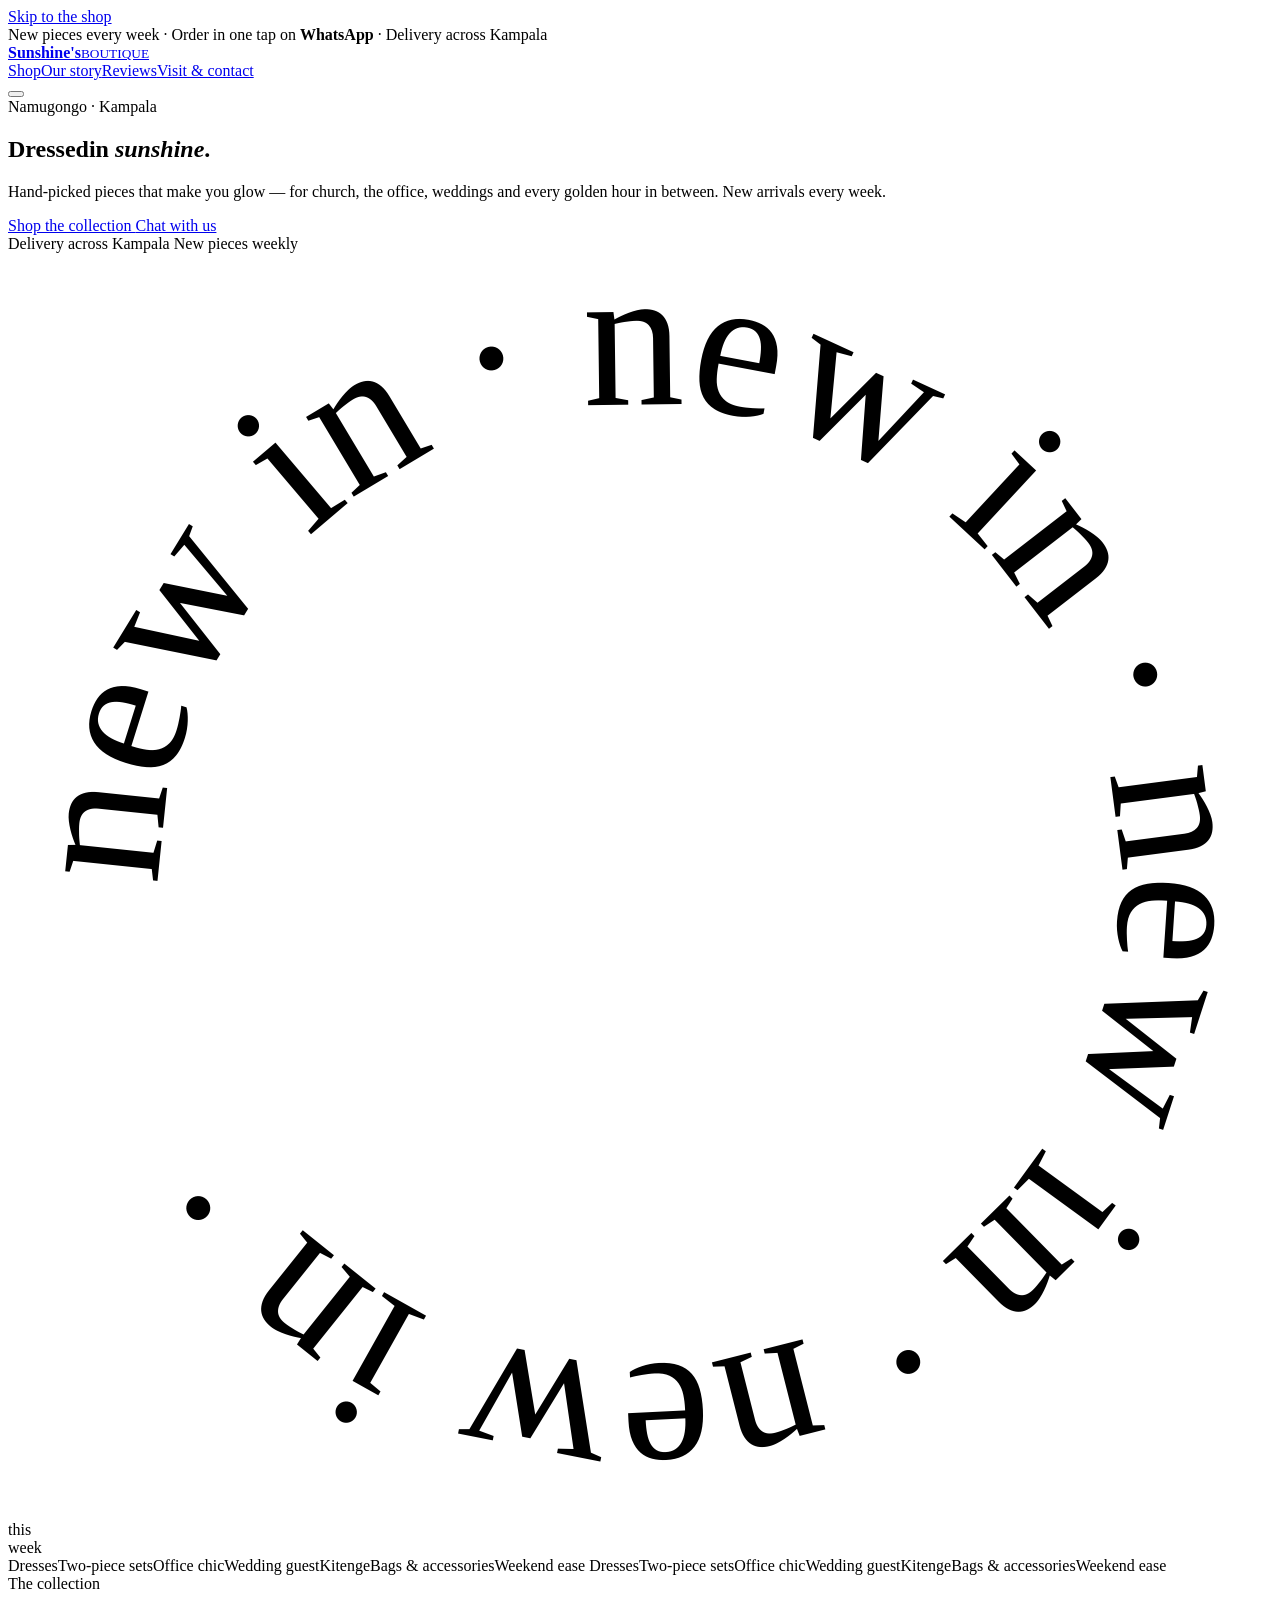
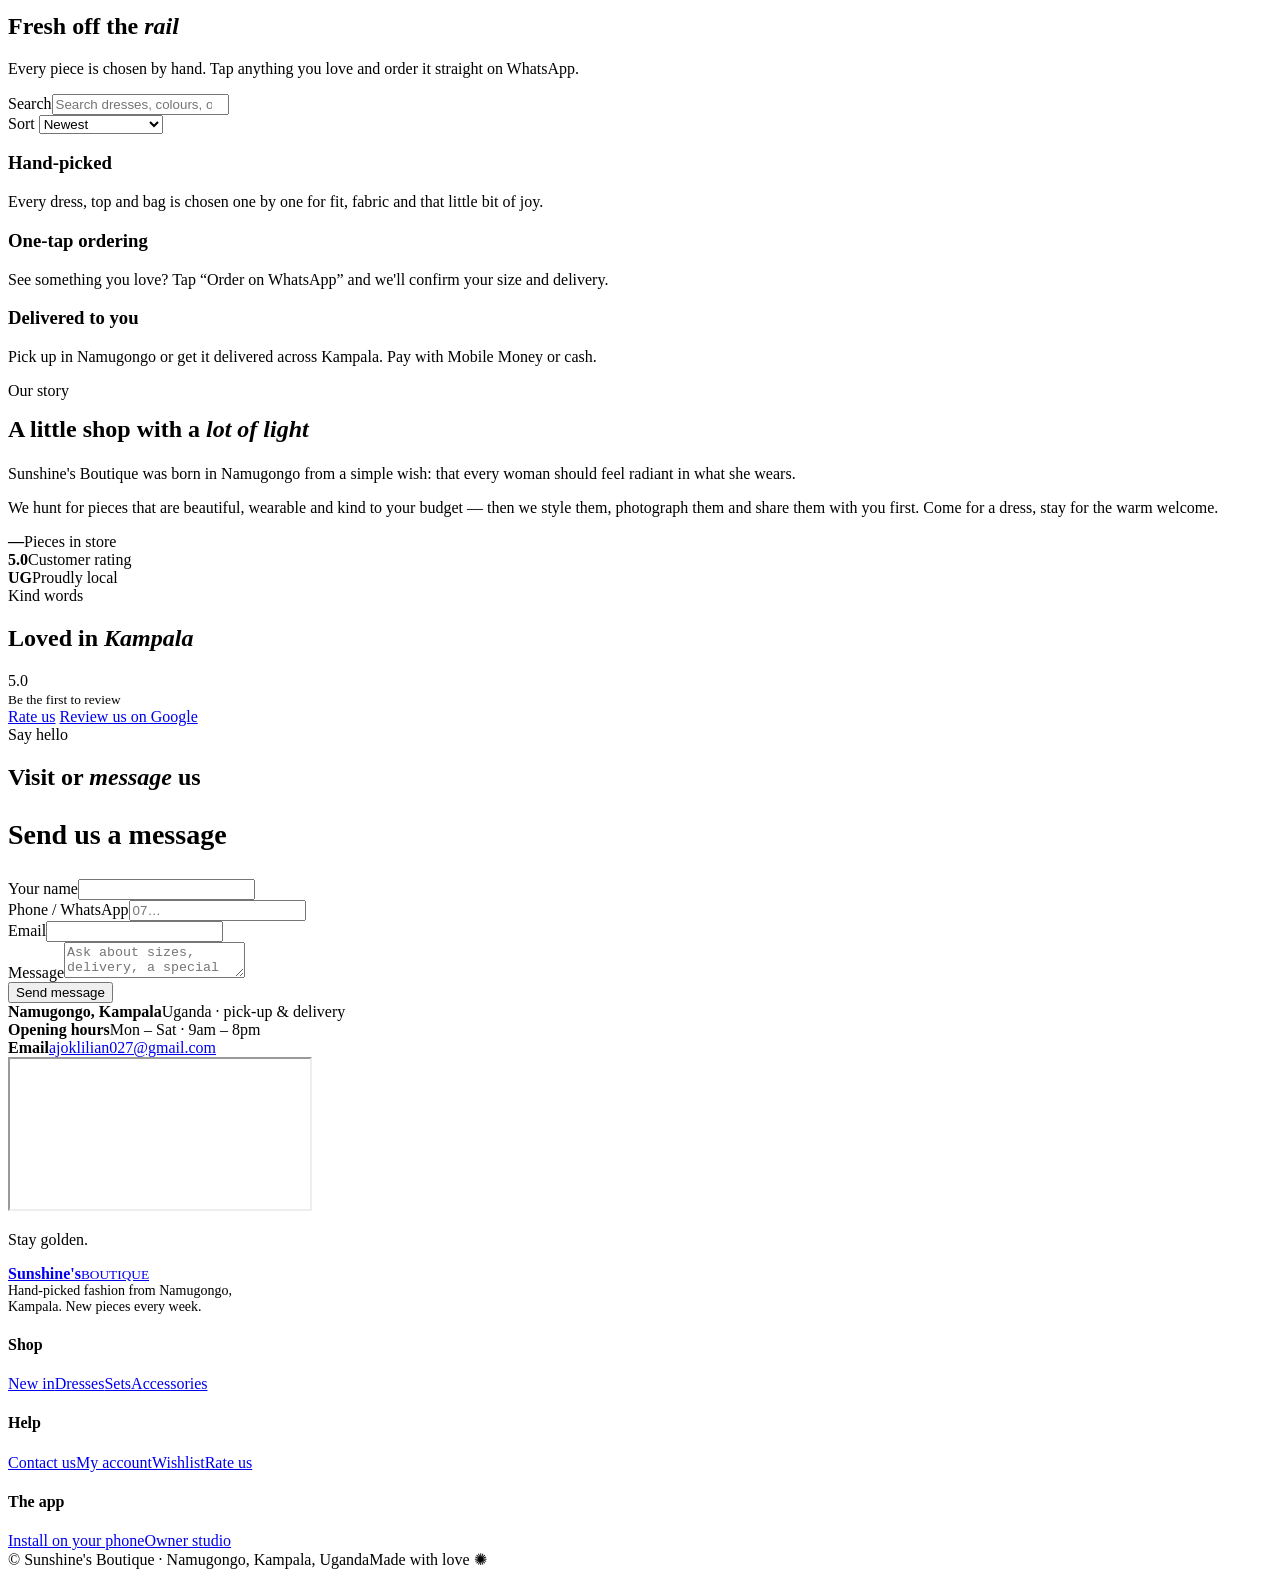
==== index.html @ 5d9c0ed4 "Add files via upload" ====
<!doctype html>
<html lang="en">
<head>
  <meta charset="utf-8">
  <meta name="viewport" content="width=device-width, initial-scale=1, viewport-fit=cover">
  <title>Sunshine's Boutique · Women's Fashion Boutique in Namugongo, Kampala</title>
  <meta name="description" content="Sunshine's Boutique in Namugongo, Kampala — hand-picked dresses, tops, sets, bags and accessories. New pieces every week. Order in one tap on WhatsApp with delivery across Kampala.">
  <link rel="canonical" href="https://sunshinesboutique.com/">
  <meta name="theme-color" content="#FBF6EE">
  <meta name="geo.region" content="UG-102">
  <meta name="geo.placename" content="Namugongo, Kampala">
  <meta property="og:type" content="website">
  <meta property="og:site_name" content="Sunshine's Boutique">
  <meta property="og:title" content="Sunshine's Boutique · Namugongo, Kampala">
  <meta property="og:description" content="Hand-picked fashion in Namugongo. New pieces every week — order in one tap on WhatsApp.">
  <meta property="og:url" content="https://sunshinesboutique.com/">
  <meta property="og:image" content="https://sunshinesboutique.com/assets/og.png">
  <meta property="og:locale" content="en_UG">
  <meta name="twitter:card" content="summary_large_image">
  <link rel="manifest" href="/manifest.webmanifest">
  <link rel="icon" href="/assets/icon.svg" type="image/svg+xml">
  <link rel="apple-touch-icon" href="/assets/apple-touch-icon.png">
  <meta name="apple-mobile-web-app-capable" content="yes">
  <meta name="mobile-web-app-capable" content="yes">
  <meta name="apple-mobile-web-app-title" content="Sunshine's">
  <meta name="apple-mobile-web-app-status-bar-style" content="default">
  <link rel="preload" href="/assets/fonts/fraunces-latin-full-normal.woff2" as="font" type="font/woff2" crossorigin>
  <link rel="stylesheet" href="/assets/styles.css">
  <script type="application/ld+json">
  {
    "@context": "https://schema.org",
    "@type": "ClothingStore",
    "@id": "https://sunshinesboutique.com/#store",
    "name": "Sunshine's Boutique",
    "url": "https://sunshinesboutique.com/",
    "logo": "https://sunshinesboutique.com/assets/icon-512.png",
    "image": "https://sunshinesboutique.com/assets/og.png",
    "email": "ajoklilian027@gmail.com",
    "description": "Hand-picked women's fashion boutique in Namugongo, Kampala, Uganda. Dresses, tops, sets, bags and accessories, with delivery across Kampala.",
    "priceRange": "UGX",
    "currenciesAccepted": "UGX",
    "paymentAccepted": "Cash, Mobile Money",
    "address": {
      "@type": "PostalAddress",
      "addressLocality": "Namugongo",
      "addressRegion": "Kampala",
      "addressCountry": "UG"
    },
    "areaServed": ["Namugongo", "Kira", "Kampala", "Wakiso", "Uganda"]
  }
  </script>
</head>
<body>
  <a class="sr-only" href="#shop">Skip to the shop</a>
  <div class="announce" id="announce">New pieces every week · Order in one tap on <b>WhatsApp</b> · Delivery across Kampala</div>

  <header class="header" id="header">
    <div class="wrap">
      <a class="logo" href="/" aria-label="Sunshine's Boutique home">
        <span class="mark" data-sun></span>
        <span class="word"><b>Sunshine's</b><small>BOUTIQUE</small></span>
      </a>
      <nav class="nav" aria-label="Main">
        <a href="#shop">Shop</a><a href="#story">Our story</a><a href="#reviews">Reviews</a><a href="#visit">Visit &amp; contact</a>
      </nav>
      <button class="icon-btn" id="searchBtn" aria-label="Search the collection"></button>
      <a class="icon-btn" id="wishBtn" href="/account.html#wishlist" aria-label="Your wishlist"></a>
      <a class="icon-btn" id="acctBtn" href="/account.html" aria-label="Your account"></a>
    </div>
  </header>

  <main>
    <!-- HERO -->
    <section class="hero" aria-labelledby="heroTitle">
      <div class="wrap">
        <div>
          <span class="eyebrow">Namugongo · Kampala</span>
          <h1 id="heroTitle"><span class="line"><span>Dressed</span></span><span class="line"><span>in <em>sunshine</em>.</span></span></h1>
          <p class="lead" id="heroSub">Hand-picked pieces that make you glow — for church, the office, weddings and every golden hour in between. New arrivals every week.</p>
          <div class="cta">
            <a class="btn sun" href="#shop">Shop the collection <span data-i="arrow"></span></a>
            <a class="btn ghost" id="heroWa" href="#visit"><span data-i="wa"></span> Chat with us</a>
          </div>
          <div class="meta">
            <span><span data-i="truck"></span> Delivery across Kampala</span>
            <span><span data-i="sparkle"></span> New pieces weekly</span>
          </div>
        </div>
        <div class="hero-art" id="heroArt" aria-hidden="true">
          <div class="hero-sun" data-sun></div>
          <div class="arch a1 empty" data-sun></div>
          <div class="arch a2 empty"></div>
          <div class="hero-badge">
            <svg viewBox="0 0 100 100"><defs><path id="c" d="M50 50m-38 0a38 38 0 1 1 76 0a38 38 0 1 1-76 0"/></defs><text><textPath href="#c">new in · new in · new in · new in ·</textPath></text></svg>
            <span>this<br>week</span>
          </div>
        </div>
      </div>
    </section>

    <div class="marquee" aria-hidden="true">
      <div class="marquee-track">
        <span>Dresses</span><span>Two-piece sets</span><span>Office chic</span><span>Wedding guest</span><span>Kitenge</span><span>Bags &amp; accessories</span><span>Weekend ease</span>
        <span>Dresses</span><span>Two-piece sets</span><span>Office chic</span><span>Wedding guest</span><span>Kitenge</span><span>Bags &amp; accessories</span><span>Weekend ease</span>
      </div>
    </div>

    <!-- SHOP -->
    <section class="section" id="shop" aria-labelledby="shopTitle">
      <div class="wrap">
        <div class="section-head">
          <div><span class="eyebrow">The collection</span><h2 id="shopTitle">Fresh off the <em>rail</em></h2></div>
          <p class="lead">Every piece is chosen by hand. Tap anything you love and order it straight on WhatsApp.</p>
        </div>
        <div class="tools">
          <label class="search"><span data-i="search"></span><span class="sr-only">Search</span><input id="q" type="search" placeholder="Search dresses, colours, occasions…" autocomplete="off"></label>
          <div class="chips" id="chips" role="toolbar" aria-label="Filter by category"></div>
          <div class="sortbar"><span id="count"></span>
            <label>Sort <select id="sort"><option value="new">Newest</option><option value="low">Price: low to high</option><option value="high">Price: high to low</option></select></label>
          </div>
        </div>
        <div class="grid" id="grid" aria-live="polite"></div>
      </div>
    </section>

    <!-- PROMISES -->
    <section class="section" style="padding-top:0" aria-label="Why shop with us">
      <div class="wrap promises">
        <div class="promise reveal"><span class="ic" data-i="hanger"></span><h3>Hand-picked</h3><p>Every dress, top and bag is chosen one by one for fit, fabric and that little bit of joy.</p></div>
        <div class="promise reveal"><span class="ic" data-i="wa"></span><h3>One-tap ordering</h3><p>See something you love? Tap “Order on WhatsApp” and we'll confirm your size and delivery.</p></div>
        <div class="promise reveal"><span class="ic" data-i="truck"></span><h3>Delivered to you</h3><p>Pick up in Namugongo or get it delivered across Kampala. Pay with Mobile Money or cash.</p></div>
      </div>
    </section>

    <!-- STORY -->
    <section class="section about" id="story" aria-labelledby="storyTitle">
      <div class="glow"></div>
      <div class="wrap">
        <div class="portrait reveal"><div class="ring"></div><div class="arch empty" id="storyArt" data-sun></div></div>
        <div class="reveal">
          <span class="eyebrow">Our story</span>
          <h2 id="storyTitle" style="margin:16px 0 22px">A little shop with a <em>lot of light</em></h2>
          <div id="aboutText">
            <p>Sunshine's Boutique was born in Namugongo from a simple wish: that every woman should feel radiant in what she wears.</p>
            <p>We hunt for pieces that are beautiful, wearable and kind to your budget — then we style them, photograph them and share them with you first. Come for a dress, stay for the warm welcome.</p>
          </div>
          <div class="stats"><div><b id="statItems">—</b><span>Pieces in store</span></div><div><b id="statRating">5.0</b><span>Customer rating</span></div><div><b>UG</b><span>Proudly local</span></div></div>
        </div>
      </div>
    </section>

    <!-- REVIEWS -->
    <section class="section" id="reviews" aria-labelledby="revTitle">
      <div class="wrap">
        <div class="section-head">
          <div><span class="eyebrow">Kind words</span><h2 id="revTitle">Loved in <em>Kampala</em></h2></div>
          <div class="rating-sum"><span class="big" id="avg">5.0</span><div><div id="avgStars"></div><small style="color:var(--muted)" id="revCount">Be the first to review</small></div></div>
        </div>
        <div class="reviews" id="reviewList"></div>
        <div class="review-cta">
          <a class="btn" href="/account.html#rate"><span data-i="star"></span> Rate us</a>
          <a class="btn light" id="googleReview" href="#" target="_blank" rel="noopener"><span data-i="google"></span> Review us on Google</a>
        </div>
      </div>
    </section>

    <!-- VISIT / CONTACT -->
    <section class="section" id="visit" aria-labelledby="visitTitle" style="padding-top:0">
      <div class="wrap">
        <div class="section-head"><div><span class="eyebrow">Say hello</span><h2 id="visitTitle">Visit or <em>message</em> us</h2></div></div>
        <div class="contact-grid">
          <form class="card-box form" id="contactForm" novalidate>
            <h3 style="font-size:28px">Send us a message</h3>
            <div class="row2">
              <div class="field"><label for="cName">Your name</label><input id="cName" name="name" required autocomplete="name" maxlength="120"></div>
              <div class="field"><label for="cPhone">Phone / WhatsApp</label><input id="cPhone" name="phone" type="tel" autocomplete="tel" placeholder="07…" maxlength="40"></div>
            </div>
            <div class="field"><label for="cEmail">Email</label><input id="cEmail" name="email" type="email" autocomplete="email" maxlength="200"></div>
            <div class="field"><label for="cMsg">Message</label><textarea id="cMsg" name="message" required maxlength="4000" placeholder="Ask about sizes, delivery, a special piece…"></textarea></div>
            <button class="btn block" type="submit">Send message <span data-i="arrow"></span></button>
          </form>
          <div class="visit">
            <div class="card-box visit">
              <div class="line"><span data-i="pin"></span><div><b>Namugongo, Kampala</b><span>Uganda · pick-up &amp; delivery</span></div></div>
              <div class="line"><span data-i="clock"></span><div><b>Opening hours</b><span id="hours">Mon – Sat · 9am – 8pm</span></div></div>
              <div class="line"><span data-i="mail"></span><div><b>Email</b><a href="mailto:ajoklilian027@gmail.com">ajoklilian027@gmail.com</a></div></div>
              <div class="line" id="waLine" hidden><span data-i="wa"></span><div><b>WhatsApp</b><a id="waText" href="#" target="_blank" rel="noopener"></a></div></div>
            </div>
            <div class="map"><iframe title="Map of Namugongo, Kampala" loading="lazy" referrerpolicy="no-referrer-when-downgrade" src="https://www.google.com/maps?q=Namugongo,+Kampala,+Uganda&z=14&output=embed"></iframe></div>
          </div>
        </div>
      </div>
    </section>
  </main>

  <footer class="footer">
    <div class="wrap">
      <p class="big">Stay <span>golden</span>.</p>
      <div class="footer-grid">
        <div>
          <a class="logo" href="/" style="padding:0;margin-bottom:14px"><span class="mark" data-sun></span><span class="word"><b>Sunshine's</b><small>BOUTIQUE</small></span></a>
          <p style="color:var(--muted);font-size:14px;max-width:34ch;margin:0 0 18px">Hand-picked fashion from Namugongo, Kampala. New pieces every week.</p>
          <div class="socials" id="socials"></div>
        </div>
        <div><h4>Shop</h4><a href="#shop">New in</a><a href="#shop" data-cat="Dresses">Dresses</a><a href="#shop" data-cat="Sets">Sets</a><a href="#shop" data-cat="Accessories">Accessories</a></div>
        <div><h4>Help</h4><a href="#visit">Contact us</a><a href="/account.html">My account</a><a href="/account.html#wishlist">Wishlist</a><a href="/account.html#rate">Rate us</a></div>
        <div><h4>The app</h4><a href="#" id="installLink">Install on your phone</a><a href="/studio/">Owner studio</a></div>
      </div>
      <div class="fine"><span>© <span id="yr"></span> Sunshine's Boutique · Namugongo, Kampala, Uganda</span><span>Made with love ✺</span></div>
    </div>
  </footer>

  <a class="fab" id="fab" href="#visit" aria-label="Chat with us on WhatsApp"></a>

  <!-- Product sheet -->
  <dialog class="sheet" id="pdSheet" aria-labelledby="pdName">
    <div class="grab"></div>
    <button class="icon-btn close" data-close aria-label="Close"></button>
    <div class="sheet-body" id="pdBody"></div>
  </dialog>

  <!-- Install sheet (iPhone) -->
  <dialog class="sheet narrow" id="installSheet" aria-labelledby="instTitle">
    <div class="grab"></div>
    <button class="icon-btn close" data-close aria-label="Close"></button>
    <div class="sheet-body pad">
      <span class="eyebrow">Get the app</span>
      <h2 id="instTitle" style="font-size:36px;margin-top:12px">Sunshine's on your home screen</h2>
      <ol class="steps" id="instSteps"></ol>
      <button class="btn block" data-close>Got it</button>
    </div>
  </dialog>

  <script type="module" src="/assets/shop.js"></script>
</body>
</html>
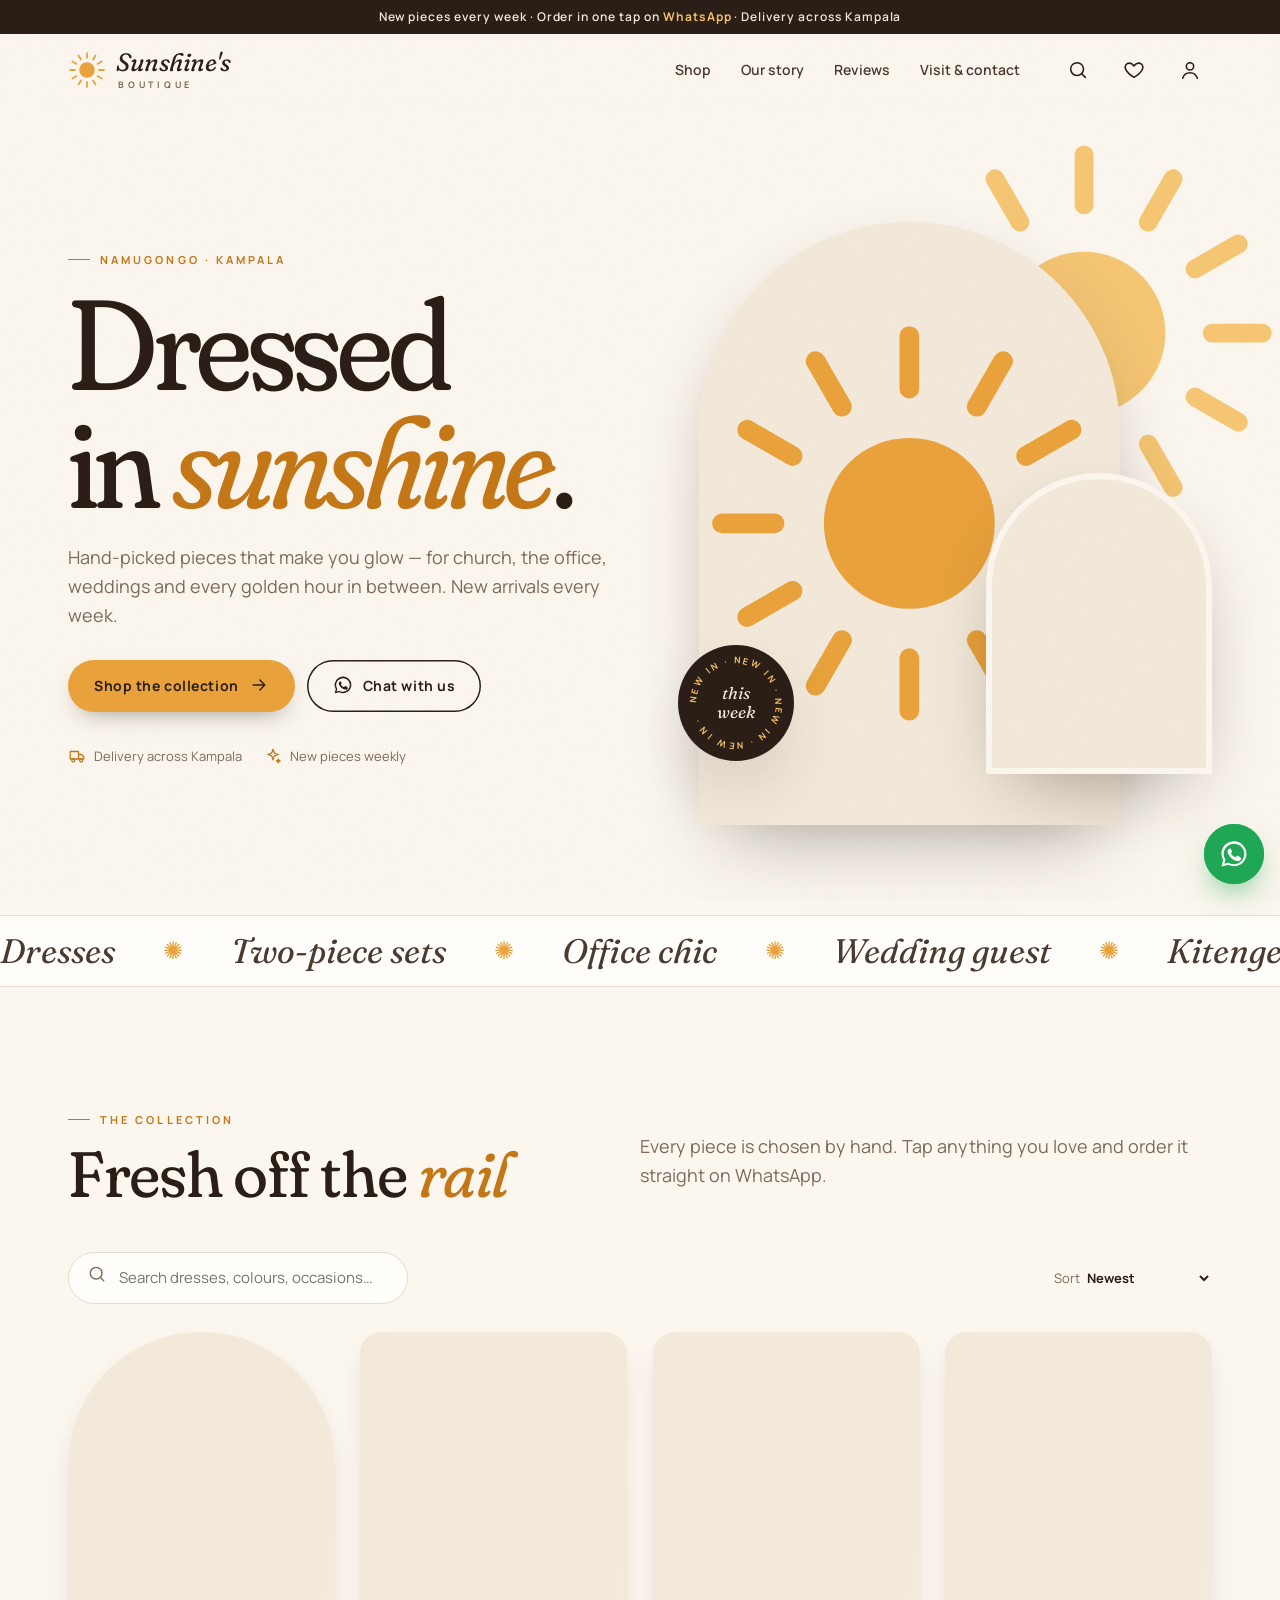
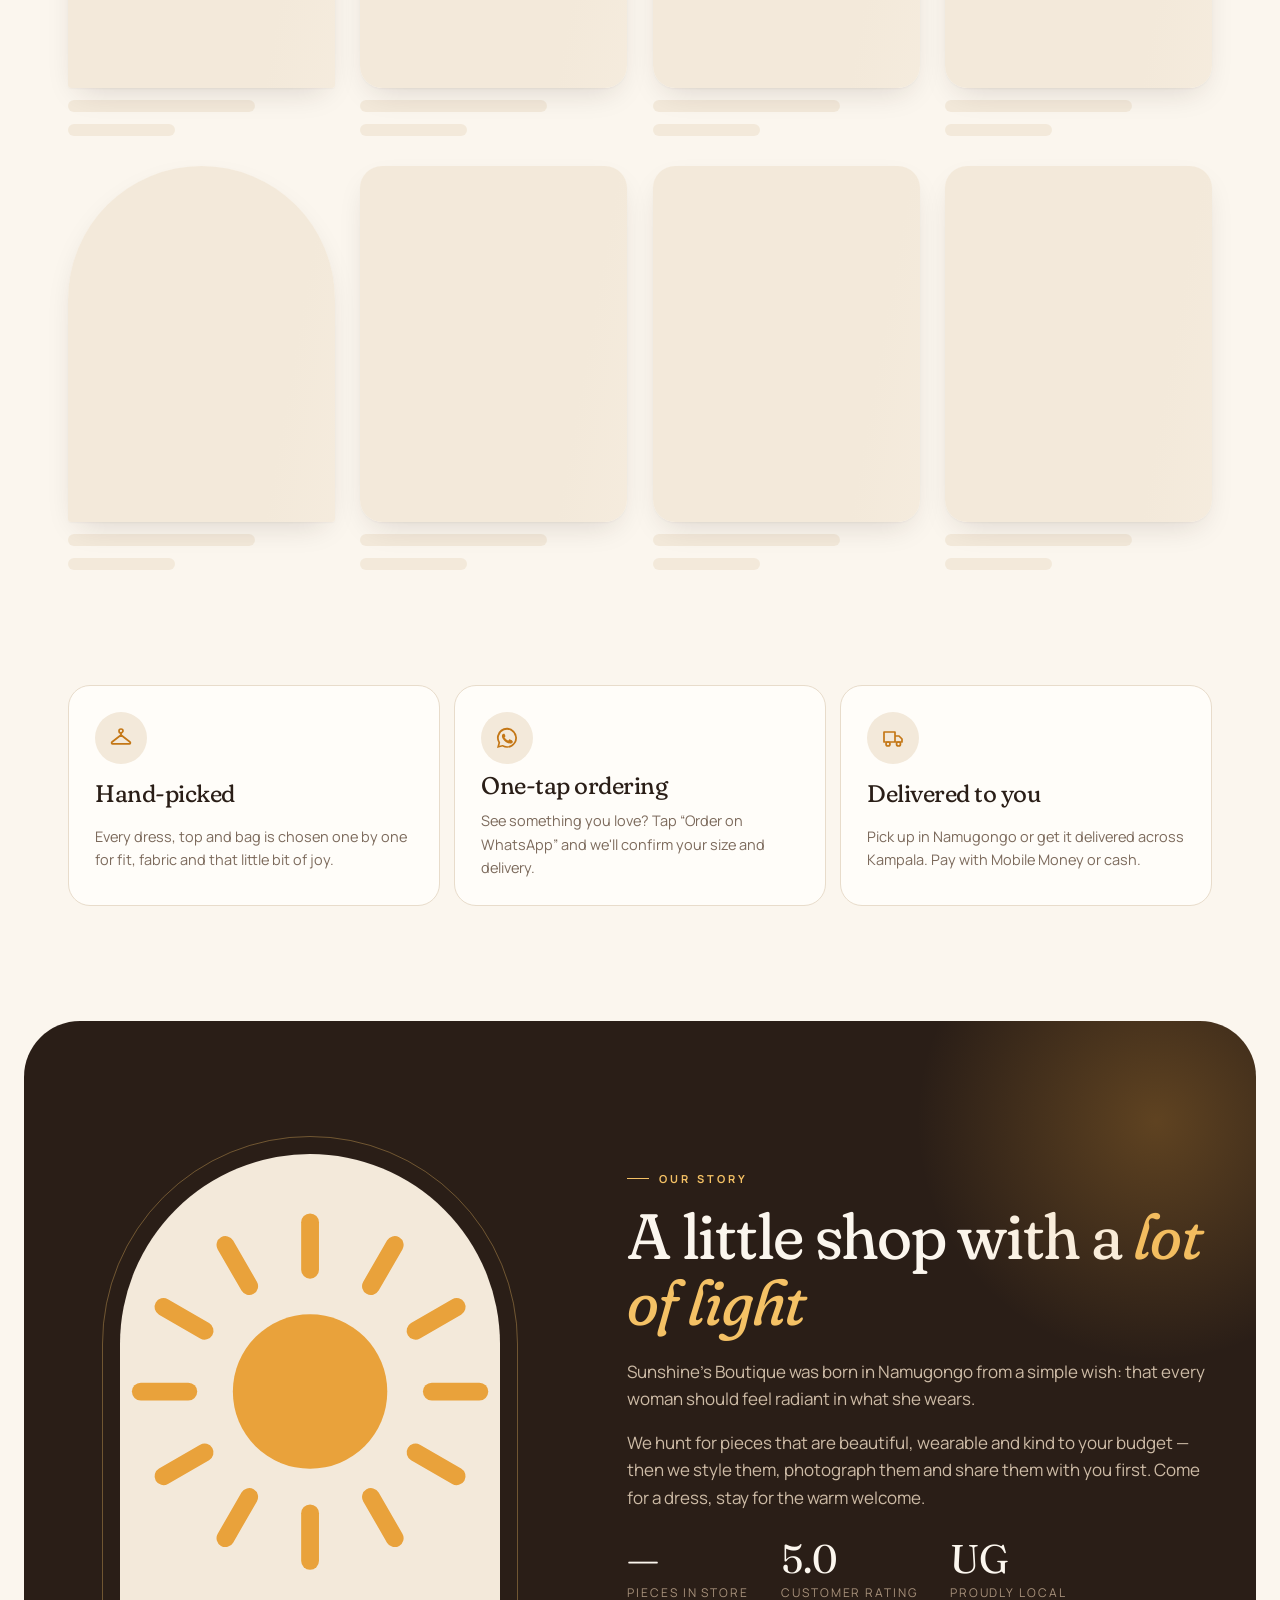
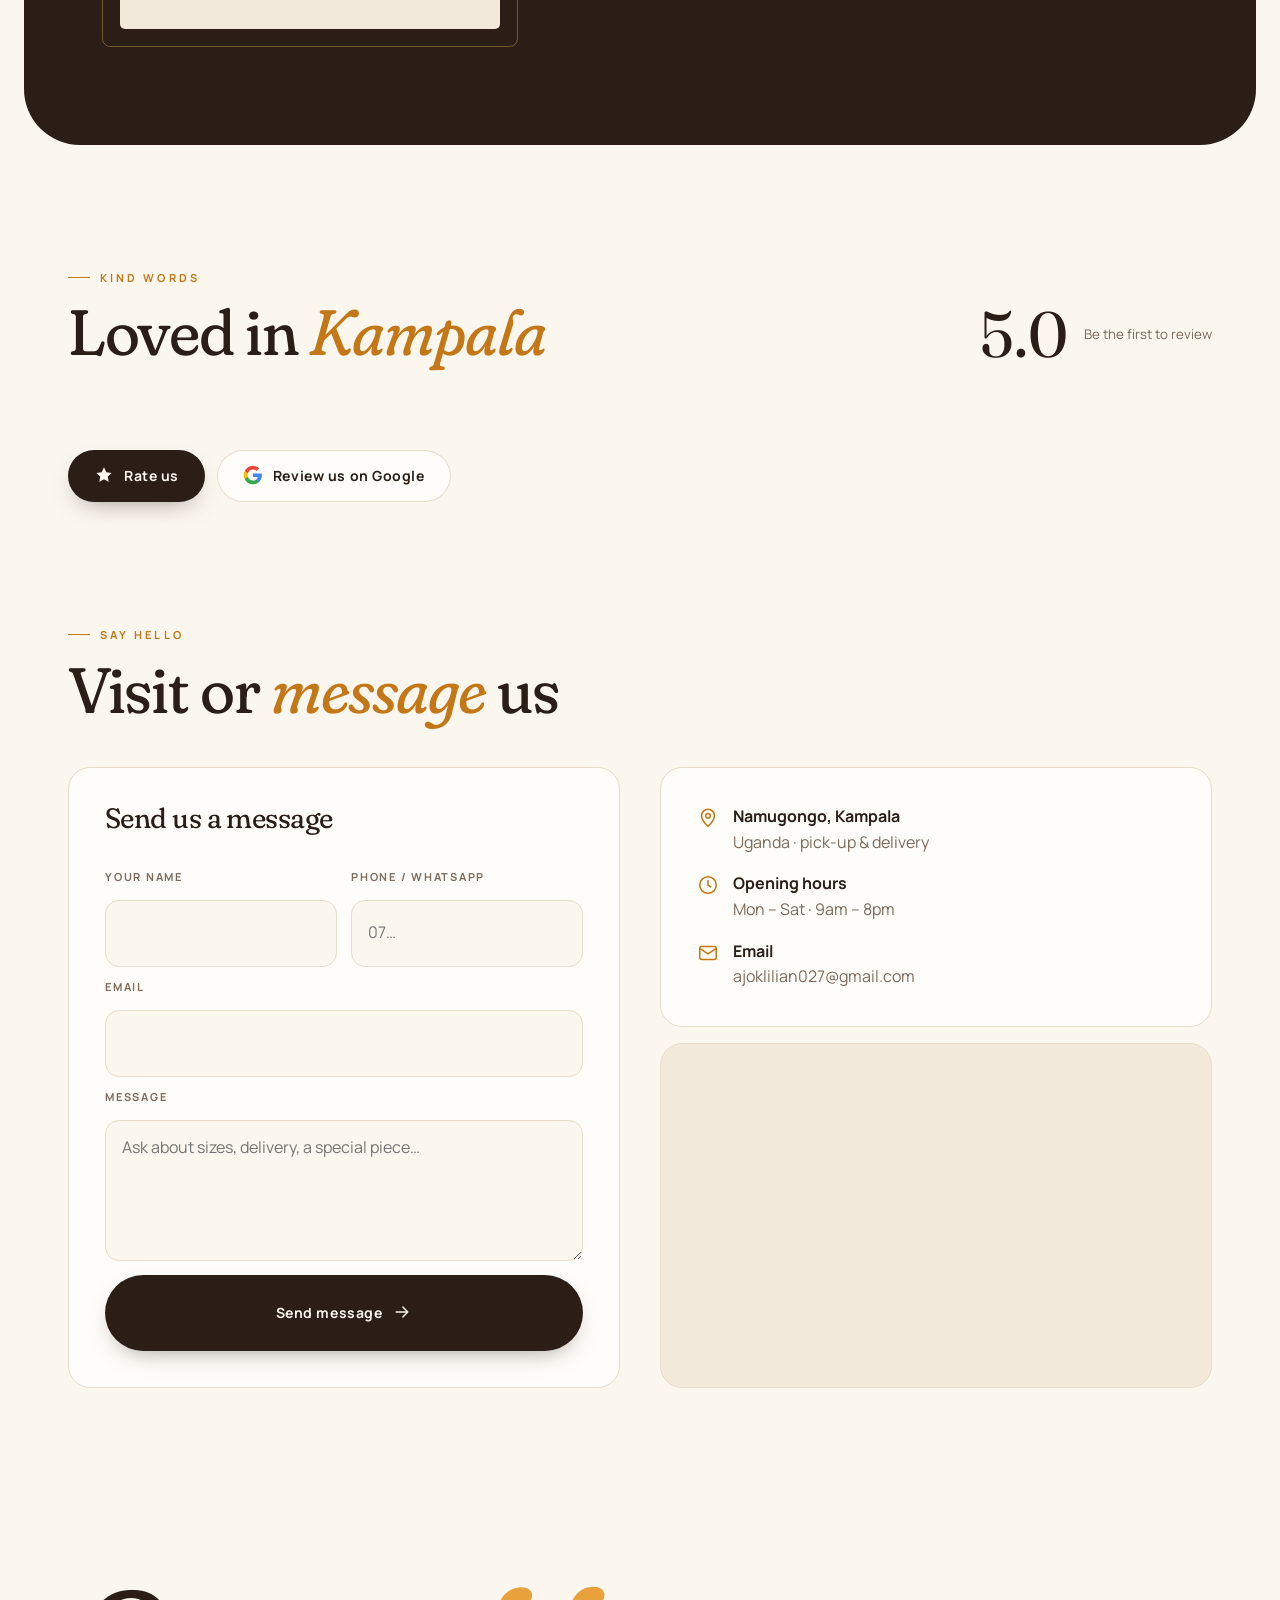
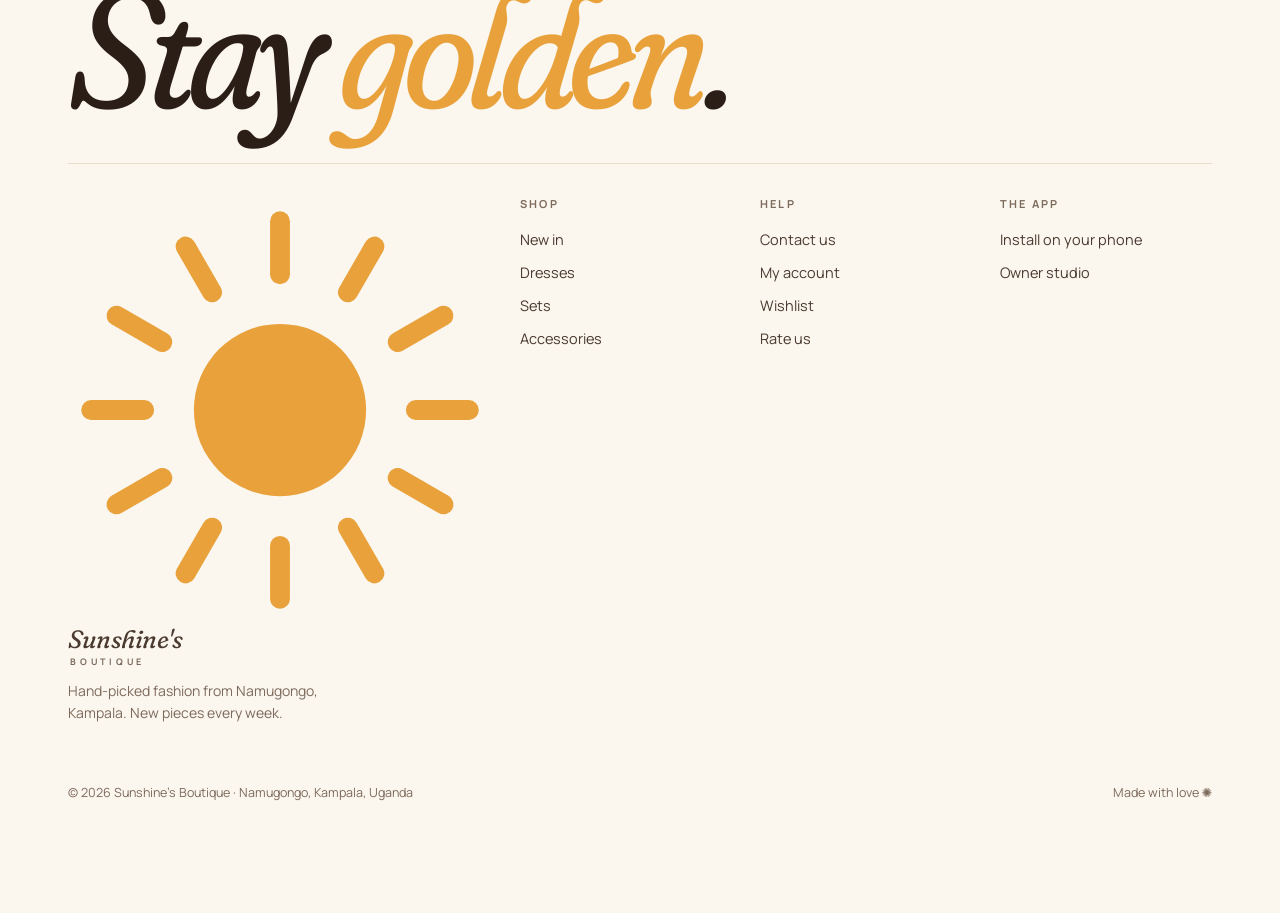
==== commit 19b33ba0: "Add files via upload" ====
--- a/index.html
+++ b/index.html
@@ -88,8 +88,8 @@
         </div>
         <div class="hero-art" id="heroArt" aria-hidden="true">
           <div class="hero-sun" data-sun></div>
-          <div class="arch a1 empty" data-sun></div>
-          <div class="arch a2 empty"></div>
+          <div class="arch a1 blank" data-sun></div>
+          <div class="arch a2 blank"></div>
           <div class="hero-badge">
             <svg viewBox="0 0 100 100"><defs><path id="c" d="M50 50m-38 0a38 38 0 1 1 76 0a38 38 0 1 1-76 0"/></defs><text><textPath href="#c">new in · new in · new in · new in ·</textPath></text></svg>
             <span>this<br>week</span>
@@ -136,7 +136,7 @@
     <section class="section about" id="story" aria-labelledby="storyTitle">
       <div class="glow"></div>
       <div class="wrap">
-        <div class="portrait reveal"><div class="ring"></div><div class="arch empty" id="storyArt" data-sun></div></div>
+        <div class="portrait reveal"><div class="ring"></div><div class="arch blank" id="storyArt" data-sun></div></div>
         <div class="reveal">
           <span class="eyebrow">Our story</span>
           <h2 id="storyTitle" style="margin:16px 0 22px">A little shop with a <em>lot of light</em></h2>
--- a/assets/styles.css
+++ b/assets/styles.css
@@ -0,0 +1,422 @@
+/* ==========================================================
+   Sunshine's Boutique — design system
+   ========================================================== */
+/* self-hosted fonts */
+@font-face { font-family: 'Fraunces'; font-style: normal; font-display: swap; font-weight: 100 900; src: url('/assets/fonts/fraunces-latin-full-normal.woff2') format('woff2'); }
+@font-face { font-family: 'Fraunces'; font-style: italic; font-display: swap; font-weight: 100 900; src: url('/assets/fonts/fraunces-latin-full-italic.woff2') format('woff2'); }
+@font-face { font-family: 'Manrope'; font-style: normal; font-display: swap; font-weight: 200 800; src: url('/assets/fonts/manrope-latin-wght-normal.woff2') format('woff2'); }
+:root {
+  --cream: #FBF6EE;
+  --paper: #FFFDF9;
+  --sand: #F3E9DA;
+  --sand-2: #EADBC4;
+  --ink: #2A1E17;
+  --ink-2: #4A3A2F;
+  --muted: #7C6A5C;
+  --line: #E8DCCB;
+  --sun: #E9A23B;
+  --sun-2: #F4C165;
+  --sun-deep: #C47716;
+  --blush: #F2D3C4;
+  --terra: #B85C38;
+  --leaf: #2F6F6A;
+  --wa: #1FA855;
+  --radius: 22px;
+  --radius-sm: 14px;
+  --shadow: 0 1px 2px rgba(42,30,23,.04), 0 12px 32px -12px rgba(42,30,23,.18);
+  --shadow-lg: 0 30px 80px -30px rgba(42,30,23,.45);
+  --serif: 'Fraunces', 'Cormorant Garamond', Georgia, serif;
+  --sans: 'Manrope', system-ui, -apple-system, 'Segoe UI', sans-serif;
+  --ease: cubic-bezier(.2,.8,.2,1);
+  --gutter: clamp(16px, 4vw, 48px);
+  color-scheme: light;
+}
+*, *::before, *::after { box-sizing: border-box; }
+html { -webkit-text-size-adjust: 100%; scroll-behavior: smooth; }
+body {
+  margin: 0; background: var(--cream); color: var(--ink);
+  font: 400 16px/1.6 var(--sans); overflow-x: hidden;
+  -webkit-font-smoothing: antialiased; text-rendering: optimizeLegibility;
+}
+img { max-width: 100%; display: block; }
+a { color: inherit; }
+button, input, select, textarea { font: inherit; color: inherit; }
+button { cursor: pointer; }
+dialog :focus:not(:focus-visible) { outline: none; }
+:focus-visible { outline: 2px solid var(--sun-deep); outline-offset: 3px; border-radius: 8px; }
+[hidden] { display: none !important; }
+.sr-only { position: absolute; width: 1px; height: 1px; overflow: hidden; clip: rect(0 0 0 0); white-space: nowrap; }
+.wrap { width: 100%; max-width: 1240px; margin: 0 auto; padding: 0 var(--gutter); }
+
+/* subtle paper grain over everything */
+body::before {
+  content: ''; position: fixed; inset: 0; pointer-events: none; z-index: 100; opacity: .35; mix-blend-mode: multiply;
+  background-image: url("data:image/svg+xml;utf8,<svg xmlns='http://www.w3.org/2000/svg' width='160' height='160'><filter id='n'><feTurbulence type='fractalNoise' baseFrequency='.9' numOctaves='2' stitchTiles='stitch'/><feColorMatrix values='0 0 0 0 .5  0 0 0 0 .4  0 0 0 0 .3  0 0 0 .07 0'/></filter><rect width='100%' height='100%' filter='url(%23n)'/></svg>");
+}
+
+/* ---------- type ---------- */
+.eyebrow { font: 700 11px/1 var(--sans); letter-spacing: .28em; text-transform: uppercase; color: var(--sun-deep); display: inline-flex; gap: 10px; align-items: center; }
+.eyebrow::before { content: ''; width: 22px; height: 1px; background: currentColor; }
+h1, h2, h3, .display { font-family: var(--serif); font-weight: 400; letter-spacing: -.02em; line-height: 1.04; margin: 0; font-variation-settings: 'SOFT' 100, 'WONK' 1; }
+h2 { font-size: clamp(34px, 5.4vw, 64px); }
+h2 em, h1 em { font-style: italic; color: var(--sun-deep); }
+.lead { color: var(--muted); font-size: clamp(16px, 1.6vw, 18px); max-width: 52ch; }
+
+/* ---------- buttons ---------- */
+.btn {
+  --bg: var(--ink); --fg: var(--cream);
+  display: inline-flex; align-items: center; justify-content: center; gap: 10px;
+  min-height: 52px; padding: 0 26px; border-radius: 999px; border: 0;
+  background: var(--bg); color: var(--fg); text-decoration: none;
+  font: 700 14px/1 var(--sans); letter-spacing: .04em;
+  transition: transform .25s var(--ease), box-shadow .25s var(--ease), background .25s;
+  box-shadow: 0 10px 24px -12px rgba(42,30,23,.5);
+  -webkit-tap-highlight-color: transparent;
+}
+.btn:hover { transform: translateY(-2px); box-shadow: 0 16px 30px -14px rgba(42,30,23,.55); }
+.btn:active { transform: translateY(0) scale(.98); }
+.btn svg { width: 20px; height: 20px; flex: none; }
+.btn.sun { --bg: var(--sun); --fg: var(--ink); }
+.btn.wa { --bg: var(--wa); --fg: #fff; }
+.btn.ghost { --bg: transparent; --fg: var(--ink); box-shadow: inset 0 0 0 1.5px var(--ink); }
+.btn.light { --bg: var(--paper); --fg: var(--ink); box-shadow: inset 0 0 0 1px var(--line); }
+.btn.block { width: 100%; }
+.btn.sm { min-height: 40px; padding: 0 16px; font-size: 13px; }
+.btn[disabled] { opacity: .55; pointer-events: none; }
+.icon-btn {
+  width: 44px; height: 44px; display: grid; place-items: center; border-radius: 50%;
+  border: 0; background: transparent; color: var(--ink); position: relative; text-decoration: none;
+  transition: background .2s;
+}
+.icon-btn:hover { background: rgba(42,30,23,.06); }
+.icon-btn svg { width: 22px; height: 22px; }
+.icon-btn .dot { position: absolute; top: 8px; right: 8px; min-width: 16px; height: 16px; border-radius: 99px; background: var(--sun); color: var(--ink); font: 800 10px/16px var(--sans); text-align: center; padding: 0 4px; }
+
+/* ---------- sun mark ---------- */
+.sunmark { width: 100%; height: 100%; fill: var(--sun); }
+.sunmark .rays { transform-origin: 32px 32px; animation: spin 40s linear infinite; }
+@keyframes spin { to { transform: rotate(360deg); } }
+@media (prefers-reduced-motion: reduce) { .sunmark .rays, .marquee-track, .hero-sun .rays { animation: none !important; } }
+
+/* ---------- announcement + header ---------- */
+.announce { background: var(--ink); color: var(--sand); font: 600 12px/1 var(--sans); letter-spacing: .08em; text-align: center; padding: 11px 16px; }
+.announce b { color: var(--sun-2); font-weight: 700; }
+.header {
+  position: sticky; top: 0; z-index: 40;
+  background: color-mix(in srgb, var(--cream) 82%, transparent);
+  backdrop-filter: saturate(1.4) blur(14px); -webkit-backdrop-filter: saturate(1.4) blur(14px);
+  border-bottom: 1px solid transparent; transition: border-color .3s, box-shadow .3s;
+}
+.header.scrolled { border-color: var(--line); box-shadow: 0 8px 24px -20px rgba(42,30,23,.4); }
+.header .wrap { display: flex; align-items: center; gap: 12px; height: 72px; }
+.logo { display: flex; align-items: center; gap: 10px; text-decoration: none; margin-right: auto; }
+.logo .mark { width: 38px; height: 38px; flex: none; }
+.logo .word { display: flex; flex-direction: column; line-height: 1; }
+.logo .word b { font: italic 400 25px/0.95 var(--serif); letter-spacing: -.02em; font-variation-settings: 'SOFT' 100, 'WONK' 1; }
+.logo .word small { font: 700 9px/1 var(--sans); letter-spacing: .42em; color: var(--muted); margin-top: 5px; padding-left: 2px; }
+.nav { display: none; gap: 30px; }
+.nav a { text-decoration: none; font-weight: 600; font-size: 14px; color: var(--ink-2); position: relative; padding: 6px 0; }
+.nav a::after { content: ''; position: absolute; left: 0; right: 0; bottom: 0; height: 1.5px; background: var(--sun-deep); transform: scaleX(0); transform-origin: left; transition: transform .35s var(--ease); }
+.nav a:hover::after { transform: scaleX(1); }
+@media (min-width: 900px) { .nav { display: flex; margin-right: 24px; } }
+
+/* ---------- hero ---------- */
+.hero { position: relative; padding: clamp(28px, 6vw, 80px) 0 clamp(40px, 7vw, 100px); overflow: hidden; }
+.hero .wrap { display: grid; gap: clamp(28px, 5vw, 64px); align-items: center; }
+@media (min-width: 900px) { .hero .wrap { grid-template-columns: 1.05fr .95fr; } }
+.hero h1 { font-size: clamp(52px, 10.5vw, 128px); line-height: .92; letter-spacing: -.035em; margin: 18px 0 22px; }
+.hero h1 .line { display: block; overflow: hidden; }
+.hero h1 .line > span { display: inline-block; animation: rise 1.1s var(--ease) both; }
+.hero h1 .line:nth-child(2) > span { animation-delay: .12s; }
+.hero h1 .line:nth-child(3) > span { animation-delay: .24s; }
+@keyframes rise { from { transform: translateY(105%); } }
+.hero .lead { animation: fade 1s .45s var(--ease) both; }
+.hero .cta { display: flex; flex-wrap: wrap; gap: 12px; margin-top: 30px; animation: fade 1s .6s var(--ease) both; }
+@keyframes fade { from { opacity: 0; transform: translateY(14px); } }
+.hero .meta { display: flex; gap: 22px; margin-top: 34px; color: var(--muted); font-size: 13px; flex-wrap: wrap; animation: fade 1s .75s var(--ease) both; }
+.hero .meta span { display: inline-flex; align-items: center; gap: 8px; }
+.hero .meta svg { width: 18px; height: 18px; color: var(--sun-deep); }
+
+.hero-art { position: relative; aspect-ratio: 4/5; max-width: 520px; width: 100%; justify-self: center; animation: fade 1.2s .2s var(--ease) both; }
+.hero-sun { position: absolute; width: 78%; aspect-ratio: 1; top: -8%; right: -14%; z-index: 0; }
+.hero-sun .sunmark { fill: var(--sun-2); opacity: .9; }
+.arch {
+  position: absolute; overflow: hidden; background: var(--sand);
+  border-radius: 999px 999px 26px 26px; box-shadow: var(--shadow-lg);
+}
+.arch img { width: 100%; height: 100%; object-fit: cover; transition: transform 1.2s var(--ease); }
+.arch:hover img { transform: scale(1.05); }
+.arch.a1 { inset: 6% 18% 0 0; z-index: 1; }
+.arch.a2 { width: 44%; aspect-ratio: 3/4; right: 0; bottom: 8%; z-index: 2; border: 6px solid var(--cream); }
+.hero-badge {
+  position: absolute; left: -4%; bottom: 10%; z-index: 3;
+  width: 116px; height: 116px; border-radius: 50%; background: var(--ink); color: var(--sand);
+  display: grid; place-items: center; text-align: center; box-shadow: var(--shadow-lg);
+  font: italic 400 17px/1.1 var(--serif);
+}
+.hero-badge svg { position: absolute; inset: 6px; width: calc(100% - 12px); height: calc(100% - 12px); animation: spin 22s linear infinite; }
+.hero-badge text { font: 700 8.6px var(--sans); letter-spacing: .28em; fill: var(--sun-2); text-transform: uppercase; }
+.arch.empty { display: grid; place-items: center; background: linear-gradient(160deg, #F7E3C0, #EFC9B8 60%, #E9A23B); }
+.arch.empty .sunmark { width: 45%; fill: #fff; opacity: .8; }
+
+/* ---------- marquee ---------- */
+.marquee { border-block: 1px solid var(--line); background: var(--paper); overflow: hidden; padding: 18px 0; }
+.marquee-track { display: flex; gap: 48px; width: max-content; animation: marquee 38s linear infinite; }
+.marquee-track span { font: italic 400 clamp(22px, 3vw, 34px)/1 var(--serif); white-space: nowrap; display: inline-flex; align-items: center; gap: 48px; color: var(--ink-2); }
+.marquee-track span::after { content: '✺'; font-style: normal; color: var(--sun); font-size: .7em; }
+@keyframes marquee { to { transform: translateX(-50%); } }
+
+/* ---------- sections ---------- */
+section { scroll-margin-top: 80px; }
+.section { padding: clamp(60px, 9vw, 120px) 0; }
+.section-head { display: flex; flex-wrap: wrap; align-items: end; justify-content: space-between; gap: 18px 30px; margin-bottom: clamp(24px, 4vw, 44px); }
+.section-head h2 { margin-top: 14px; }
+
+/* ---------- shop tools ---------- */
+.tools { display: grid; gap: 14px; margin-bottom: 28px; }
+.search {
+  display: flex; align-items: center; gap: 10px; background: var(--paper); border: 1px solid var(--line);
+  border-radius: 999px; padding: 0 18px; height: 52px; transition: border-color .2s, box-shadow .2s;
+}
+.search:focus-within { border-color: var(--sun); box-shadow: 0 0 0 4px rgba(233,162,59,.15); }
+.search svg { width: 20px; height: 20px; color: var(--muted); flex: none; }
+.search input { border: 0; outline: 0; background: transparent; width: 100%; font-size: 15px; }
+.chips { display: flex; gap: 8px; overflow-x: auto; scrollbar-width: none; margin: 0 calc(-1 * var(--gutter)); padding: 2px var(--gutter); }
+.chips::-webkit-scrollbar { display: none; }
+.chip {
+  flex: none; height: 40px; padding: 0 18px; border-radius: 999px; border: 1px solid var(--line); background: var(--paper);
+  font-weight: 600; font-size: 13.5px; color: var(--ink-2); transition: all .2s var(--ease);
+}
+.chip:hover { border-color: var(--ink-2); }
+.chip[aria-pressed="true"] { background: var(--ink); border-color: var(--ink); color: var(--cream); }
+.sortbar { display: flex; justify-content: space-between; align-items: center; color: var(--muted); font-size: 13px; }
+.sortbar select { border: 0; background: transparent; font-weight: 700; color: var(--ink); cursor: pointer; }
+@media (min-width: 900px) { .tools { grid-template-columns: 340px 1fr auto; align-items: center; } .sortbar { gap: 16px; } .chips { margin: 0; padding: 2px 0; } }
+
+/* ---------- product grid ---------- */
+.grid { display: grid; grid-template-columns: repeat(2, minmax(0, 1fr)); gap: clamp(14px, 2.4vw, 32px) clamp(12px, 2vw, 26px); }
+@media (min-width: 760px) { .grid { grid-template-columns: repeat(3, minmax(0, 1fr)); } }
+@media (min-width: 1100px) { .grid { grid-template-columns: repeat(4, minmax(0, 1fr)); } }
+.card { position: relative; text-decoration: none; display: block; animation: fade .7s var(--ease) both; }
+.card .ph {
+  position: relative; aspect-ratio: 3/4; border-radius: var(--radius); overflow: hidden; background: var(--sand);
+  box-shadow: var(--shadow); isolation: isolate;
+}
+.card:nth-child(4n+1) .ph { border-radius: 999px 999px var(--radius) var(--radius); }
+.card .ph img { width: 100%; height: 100%; object-fit: cover; transition: transform 1s var(--ease), opacity .5s; }
+.card .ph img.alt { position: absolute; inset: 0; opacity: 0; }
+@media (hover: hover) { .card:hover .ph img { transform: scale(1.06); } .card:hover .ph img.alt { opacity: 1; } }
+.card .tag {
+  position: absolute; top: 12px; left: 12px; z-index: 2; background: var(--paper); color: var(--ink);
+  font: 800 10px/1 var(--sans); letter-spacing: .14em; text-transform: uppercase; padding: 7px 10px; border-radius: 99px;
+}
+.card:nth-child(4n+1) .tag { top: auto; bottom: 12px; }
+.card:nth-child(4n+1) .heart { top: auto; bottom: 10px; }
+.card .tag.sale { background: var(--terra); color: #fff; }
+.card .tag.new { background: var(--sun); }
+.card.sold .ph::after { content: 'Sold'; position: absolute; inset: 0; display: grid; place-items: center; background: rgba(42,30,23,.42); color: #fff; font: italic 400 34px var(--serif); z-index: 1; }
+.card .heart { position: absolute; top: 10px; right: 10px; z-index: 3; width: 40px; height: 40px; border-radius: 50%; border: 0; background: rgba(255,253,249,.9); display: grid; place-items: center; backdrop-filter: blur(6px); transition: transform .2s; }
+.card .heart:active { transform: scale(.85); }
+.card .heart svg { width: 19px; height: 19px; }
+.heart[aria-pressed="true"] svg { fill: var(--terra); stroke: var(--terra); }
+.card .info { padding: 14px 4px 0; display: grid; gap: 4px; }
+.card .cat { font: 700 10px/1 var(--sans); letter-spacing: .2em; text-transform: uppercase; color: var(--muted); }
+.card .name { font: 400 clamp(17px, 1.9vw, 21px)/1.2 var(--serif); letter-spacing: -.01em; }
+.card .price { font-weight: 700; font-size: 14px; display: flex; gap: 8px; align-items: baseline; }
+.card .price s { color: var(--muted); font-weight: 500; font-size: 12.5px; }
+
+.skeleton .ph { background: linear-gradient(100deg, var(--sand) 30%, #f8efe2 50%, var(--sand) 70%); background-size: 300% 100%; animation: shimmer 1.4s infinite; }
+.skeleton .line { height: 12px; border-radius: 6px; background: var(--sand); margin-top: 12px; width: 70%; }
+.skeleton .line + .line { width: 40%; }
+@keyframes shimmer { to { background-position: -150% 0; } }
+
+.empty { text-align: center; padding: 60px 20px; border: 1.5px dashed var(--sand-2); border-radius: var(--radius); background: var(--paper); }
+.empty .mark { width: 72px; height: 72px; margin: 0 auto 16px; }
+.empty h3 { font-size: 30px; margin-bottom: 8px; }
+.empty p { color: var(--muted); margin: 0 auto 20px; max-width: 40ch; }
+
+/* ---------- promises ---------- */
+.promises { display: grid; gap: 14px; }
+@media (min-width: 760px) { .promises { grid-template-columns: repeat(3, 1fr); } }
+.promise { background: var(--paper); border: 1px solid var(--line); border-radius: var(--radius); padding: 26px; display: grid; gap: 10px; }
+.promise .ic { width: 52px; height: 52px; border-radius: 50%; background: var(--sand); display: grid; place-items: center; color: var(--sun-deep); }
+.promise .ic svg { width: 24px; height: 24px; }
+.promise h3 { font-size: 24px; }
+.promise p { margin: 0; color: var(--muted); font-size: 14.5px; }
+
+/* ---------- about ---------- */
+.about { background: var(--ink); color: var(--sand); border-radius: clamp(28px, 5vw, 56px); margin: 0 clamp(8px, 2vw, 24px); position: relative; overflow: hidden; }
+.about .wrap { display: grid; gap: 40px; align-items: center; }
+@media (min-width: 900px) { .about .wrap { grid-template-columns: .9fr 1.1fr; gap: 80px; } }
+.about h2 { color: var(--cream); }
+.about h2 em { color: var(--sun-2); }
+.about p { color: #CDBBA6; font-size: 17px; }
+.about .eyebrow { color: var(--sun-2); }
+.about .portrait { position: relative; aspect-ratio: 4/5; max-width: min(440px, 80%); margin-top: 18px; width: 100%; justify-self: center; }
+.about .portrait .arch { inset: 0; box-shadow: none; }
+.about .ring { position: absolute; inset: -18px; border: 1px solid rgba(244,193,101,.35); border-radius: 999px 999px 40px 40px; }
+.about .glow { position: absolute; width: 520px; height: 520px; border-radius: 50%; background: radial-gradient(circle, rgba(233,162,59,.28), transparent 65%); top: -160px; right: -160px; pointer-events: none; }
+.stats { display: flex; gap: 32px; margin-top: 28px; flex-wrap: wrap; }
+.stats div b { display: block; font: 400 40px/1 var(--serif); color: var(--cream); }
+.stats div span { font-size: 12px; letter-spacing: .16em; text-transform: uppercase; color: #A8927C; }
+
+/* ---------- reviews ---------- */
+.rating-sum { display: flex; align-items: center; gap: 16px; }
+.rating-sum .big { font: 400 64px/1 var(--serif); }
+.stars { display: inline-flex; gap: 2px; color: var(--sun); }
+.stars svg { width: 18px; height: 18px; fill: currentColor; }
+.stars .off { color: var(--sand-2); }
+.reviews { display: flex; gap: 16px; overflow-x: auto; scroll-snap-type: x mandatory; padding: 4px var(--gutter) 18px; margin: 0 calc(-1 * var(--gutter)); scrollbar-width: none; }
+.reviews::-webkit-scrollbar { display: none; }
+.review { flex: 0 0 min(86%, 360px); scroll-snap-align: start; background: var(--paper); border: 1px solid var(--line); border-radius: var(--radius); padding: 26px; display: grid; gap: 14px; align-content: start; }
+.review p { margin: 0; font: 400 19px/1.45 var(--serif); letter-spacing: -.005em; }
+.review footer { display: flex; align-items: center; gap: 12px; font-size: 13px; color: var(--muted); margin-top: auto; }
+.review .av { width: 38px; height: 38px; border-radius: 50%; background: var(--blush); display: grid; place-items: center; font-weight: 800; color: var(--terra); }
+.review-cta { display: flex; flex-wrap: wrap; gap: 12px; margin-top: 18px; }
+
+/* ---------- contact ---------- */
+.contact-grid { display: grid; gap: 22px; }
+@media (min-width: 900px) { .contact-grid { grid-template-columns: 1fr 1fr; gap: 40px; } }
+.card-box { background: var(--paper); border: 1px solid var(--line); border-radius: var(--radius); padding: clamp(22px, 3vw, 36px); }
+.form { display: grid; gap: 14px; }
+.field { display: grid; gap: 6px; }
+.field label { font: 700 11px/1 var(--sans); letter-spacing: .16em; text-transform: uppercase; color: var(--muted); }
+.field input, .field textarea, .field select {
+  width: 100%; border: 1px solid var(--line); background: var(--cream); border-radius: var(--radius-sm);
+  padding: 14px 16px; font-size: 16px; outline: 0; transition: border-color .2s, box-shadow .2s, background .2s;
+}
+.field textarea { min-height: 130px; resize: vertical; }
+.field input:focus, .field textarea:focus, .field select:focus { border-color: var(--sun); background: #fff; box-shadow: 0 0 0 4px rgba(233,162,59,.15); }
+.row2 { display: grid; gap: 14px; }
+@media (min-width: 560px) { .row2 { grid-template-columns: 1fr 1fr; } }
+.visit { display: grid; gap: 16px; align-content: start; }
+.visit .line { display: flex; gap: 14px; align-items: flex-start; }
+.visit .line svg { width: 22px; height: 22px; color: var(--sun-deep); flex: none; margin-top: 3px; }
+.visit .line b { display: block; }
+.visit .line span, .visit .line a { color: var(--muted); text-decoration: none; }
+.map { border-radius: var(--radius); overflow: hidden; border: 1px solid var(--line); aspect-ratio: 16/10; background: var(--sand); }
+.map iframe { width: 100%; height: 100%; border: 0; filter: sepia(.25) saturate(.9); }
+
+/* ---------- footer ---------- */
+.footer { padding: 70px 0 110px; }
+.footer .big { font: italic 400 clamp(56px, 13vw, 180px)/.9 var(--serif); letter-spacing: -.04em; color: var(--ink); margin: 0 0 40px; font-variation-settings: 'SOFT' 100, 'WONK' 1; }
+.footer .big span { color: var(--sun); }
+.footer-grid { display: grid; gap: 28px; grid-template-columns: 1fr 1fr; border-top: 1px solid var(--line); padding-top: 34px; }
+@media (min-width: 900px) { .footer-grid { grid-template-columns: 2fr 1fr 1fr 1fr; } }
+.footer h4 { font: 700 11px/1 var(--sans); letter-spacing: .2em; text-transform: uppercase; color: var(--muted); margin: 0 0 14px; }
+.footer a { display: block; text-decoration: none; padding: 5px 0; color: var(--ink-2); font-size: 14.5px; }
+.footer a:hover { color: var(--sun-deep); }
+.footer .fine { color: var(--muted); font-size: 12.5px; margin-top: 40px; display: flex; justify-content: space-between; flex-wrap: wrap; gap: 10px; }
+.socials { display: flex; gap: 8px; }
+.socials a { width: 42px; height: 42px; border-radius: 50%; border: 1px solid var(--line); display: grid; place-items: center; padding: 0; }
+.socials svg { width: 18px; height: 18px; }
+
+/* ---------- floating WhatsApp ---------- */
+.fab {
+  position: fixed; right: 16px; bottom: calc(16px + env(safe-area-inset-bottom)); z-index: 50;
+  width: 60px; height: 60px; border-radius: 50%; background: var(--wa); color: #fff; display: grid; place-items: center;
+  box-shadow: 0 14px 30px -10px rgba(31,168,85,.7); transition: transform .3s var(--ease); text-decoration: none;
+}
+.fab:hover { transform: scale(1.06) rotate(-6deg); }
+.fab svg { width: 30px; height: 30px; }
+.fab::before { content: ''; position: absolute; inset: 0; border-radius: 50%; border: 2px solid var(--wa); animation: pulse 2.6s infinite; }
+@keyframes pulse { from { transform: scale(1); opacity: .7; } to { transform: scale(1.6); opacity: 0; } }
+
+/* ---------- sheets / dialogs ---------- */
+dialog.sheet {
+  padding: 0; border: 0; background: var(--paper); color: var(--ink);
+  width: 100%; max-width: 100%; max-height: 94dvh; margin: auto 0 0; border-radius: 28px 28px 0 0;
+  box-shadow: var(--shadow-lg); overflow: hidden;
+}
+dialog.sheet[open] { animation: sheetUp .5s var(--ease); display: flex; flex-direction: column; }
+dialog.sheet::backdrop { background: rgba(30,20,14,.55); backdrop-filter: blur(4px); animation: fadeIn .3s; }
+@keyframes sheetUp { from { transform: translateY(100%); } }
+@keyframes fadeIn { from { opacity: 0; } }
+@media (min-width: 900px) {
+  dialog.sheet { max-width: 1080px; width: calc(100% - 64px); margin: auto; border-radius: 32px; max-height: 88vh; }
+  dialog.sheet[open] { animation: pop .45s var(--ease); }
+  dialog.sheet.narrow { max-width: 480px; }
+}
+@keyframes pop { from { transform: translateY(24px) scale(.97); opacity: 0; } }
+.sheet .grab { width: 44px; height: 5px; border-radius: 9px; background: var(--sand-2); margin: 10px auto 0; flex: none; }
+@media (min-width: 900px) { .sheet .grab { display: none; } }
+.sheet .close { position: absolute; top: 14px; right: 14px; z-index: 5; background: rgba(255,253,249,.92); box-shadow: var(--shadow); }
+.sheet-body { overflow-y: auto; overscroll-behavior: contain; }
+.sheet .pad { padding: 22px var(--gutter) calc(26px + env(safe-area-inset-bottom)); }
+
+.pd { display: grid; }
+@media (min-width: 900px) { .pd { grid-template-columns: 1.1fr 1fr; } .pd .pd-info { max-height: 88vh; overflow-y: auto; } }
+.gallery { position: relative; background: var(--sand); }
+.gallery .track { display: flex; overflow-x: auto; scroll-snap-type: x mandatory; scrollbar-width: none; aspect-ratio: 4/5; }
+.gallery .track::-webkit-scrollbar { display: none; }
+.gallery .track img { flex: 0 0 100%; width: 100%; height: 100%; object-fit: cover; scroll-snap-align: center; }
+@media (min-width: 900px) { .gallery .track { aspect-ratio: auto; height: 88vh; } }
+.gallery .dots { position: absolute; bottom: 14px; left: 0; right: 0; display: flex; justify-content: center; gap: 6px; }
+.gallery .dots i { width: 7px; height: 7px; border-radius: 9px; background: rgba(255,255,255,.6); transition: all .3s; }
+.gallery .dots i.on { width: 22px; background: #fff; }
+.pd-info { padding: 26px var(--gutter) calc(110px + env(safe-area-inset-bottom)); display: grid; gap: 18px; align-content: start; }
+@media (min-width: 900px) { .pd-info { padding: 56px 48px 40px; } }
+.pd-info h2 { font-size: clamp(34px, 4vw, 48px); }
+.pd-info .price { font: 700 20px var(--sans); display: flex; gap: 12px; align-items: baseline; }
+.pd-info .price s { color: var(--muted); font-weight: 500; font-size: 15px; }
+.pd-info .desc { color: var(--ink-2); white-space: pre-line; margin: 0; }
+.opt-label { font: 700 11px/1 var(--sans); letter-spacing: .16em; text-transform: uppercase; color: var(--muted); margin-bottom: 10px; }
+.sizes { display: flex; flex-wrap: wrap; gap: 8px; }
+.size { min-width: 50px; height: 46px; padding: 0 14px; border-radius: 14px; border: 1px solid var(--line); background: var(--cream); font-weight: 700; }
+.size[aria-pressed="true"] { background: var(--ink); color: var(--cream); border-color: var(--ink); }
+.pd-actions { display: grid; gap: 10px; }
+.pd-sticky { position: fixed; left: 0; right: 0; bottom: 0; padding: 12px 16px calc(12px + env(safe-area-inset-bottom)); background: linear-gradient(to top, var(--paper) 70%, transparent); display: flex; gap: 10px; z-index: 4; }
+.pd-sticky .btn { flex: 1; }
+@media (min-width: 900px) { .pd-sticky { position: static; padding: 0; background: none; } }
+.pd-note { display: flex; gap: 12px; align-items: center; background: var(--cream); border-radius: var(--radius-sm); padding: 14px 16px; font-size: 13.5px; color: var(--ink-2); }
+.pd-note svg { width: 22px; height: 22px; color: var(--sun-deep); flex: none; }
+
+/* install sheet */
+.steps { display: grid; gap: 14px; counter-reset: s; margin: 18px 0 8px; padding: 0; list-style: none; }
+.steps li { counter-increment: s; display: flex; gap: 14px; align-items: center; }
+.steps li::before { content: counter(s); width: 32px; height: 32px; border-radius: 50%; background: var(--sun); display: grid; place-items: center; font-weight: 800; flex: none; }
+.steps svg { width: 20px; height: 20px; vertical-align: -4px; }
+
+/* ---------- toast ---------- */
+.toast {
+  position: fixed; left: 50%; bottom: calc(92px + env(safe-area-inset-bottom)); z-index: 200; transform: translate(-50%, 20px);
+  background: var(--ink); color: var(--cream); padding: 13px 20px; border-radius: 99px; font-weight: 600; font-size: 14px;
+  opacity: 0; pointer-events: none; transition: all .35s var(--ease); max-width: calc(100% - 32px); text-align: center; box-shadow: var(--shadow-lg);
+}
+.toast.show { opacity: 1; transform: translate(-50%, 0); }
+.toast.err { background: var(--terra); }
+
+/* ---------- reveal on scroll ---------- */
+.reveal { opacity: 0; transform: translateY(28px); transition: opacity 1s var(--ease), transform 1s var(--ease); }
+.reveal.in { opacity: 1; transform: none; }
+@media (prefers-reduced-motion: reduce) { .reveal { opacity: 1; transform: none; } *, *::before { animation-duration: .01ms !important; } }
+
+.install-only { display: none !important; }
+.can-install .install-only, .ios .install-only { display: inline-flex !important; }
+.standalone .install-only { display: none !important; }
+
+/* ---------- account page ---------- */
+.auth-wrap { min-height: calc(100dvh - 72px); display: grid; place-items: center; padding: 30px var(--gutter) 80px; position: relative; overflow: hidden; }
+.auth-wrap .bgsun { position: absolute; width: 520px; height: 520px; right: -200px; top: -160px; opacity: .5; pointer-events: none; }
+.auth-card { width: 100%; max-width: 440px; position: relative; background: var(--paper); border: 1px solid var(--line); border-radius: 30px; padding: clamp(24px, 5vw, 40px); box-shadow: var(--shadow-lg); display: grid; gap: 16px; }
+.auth-card h1 { font-size: clamp(38px, 8vw, 50px); }
+.btn.google { --bg: #fff; --fg: #1f1f1f; box-shadow: inset 0 0 0 1px #dadce0; }
+.or { display: flex; align-items: center; gap: 12px; color: var(--muted); font-size: 12px; letter-spacing: .14em; text-transform: uppercase; }
+.or::before, .or::after { content: ''; flex: 1; height: 1px; background: var(--line); }
+.linkish { background: none; border: 0; padding: 0; color: var(--sun-deep); font-weight: 700; text-decoration: underline; text-underline-offset: 3px; }
+.tabs { display: grid; grid-template-columns: 1fr 1fr; background: var(--sand); border-radius: 99px; padding: 4px; }
+.tabs button { border: 0; background: transparent; height: 42px; border-radius: 99px; font-weight: 700; color: var(--muted); transition: all .25s var(--ease); }
+.tabs button[aria-selected="true"] { background: var(--paper); color: var(--ink); box-shadow: var(--shadow); }
+.dash { padding: 30px 0 100px; }
+.hello { display: flex; align-items: center; gap: 16px; margin-bottom: 30px; }
+.hello .av { width: 64px; height: 64px; border-radius: 50%; background: var(--blush); display: grid; place-items: center; font: italic 400 30px var(--serif); color: var(--terra); overflow: hidden; flex: none; }
+.hello .av img { width: 100%; height: 100%; object-fit: cover; }
+.hello h1 { font-size: clamp(34px, 6vw, 54px); }
+.panel { background: var(--paper); border: 1px solid var(--line); border-radius: var(--radius); padding: clamp(20px, 3vw, 32px); margin-bottom: 20px; scroll-margin-top: 90px; }
+.panel h2 { font-size: clamp(28px, 4vw, 38px); margin-bottom: 16px; }
+.rate-stars { display: flex; gap: 6px; }
+.rate-stars button { width: 52px; height: 52px; border: 0; background: var(--cream); border-radius: 16px; color: var(--sand-2); display: grid; place-items: center; transition: transform .2s var(--ease), color .2s; }
+.rate-stars button svg { width: 30px; height: 30px; }
+.rate-stars button.on { color: var(--sun); }
+.rate-stars button:active { transform: scale(.88); }
+.google-nudge { display: flex; gap: 14px; align-items: center; background: linear-gradient(120deg, #FFF6E6, #FBE7DF); border-radius: var(--radius-sm); padding: 16px; }
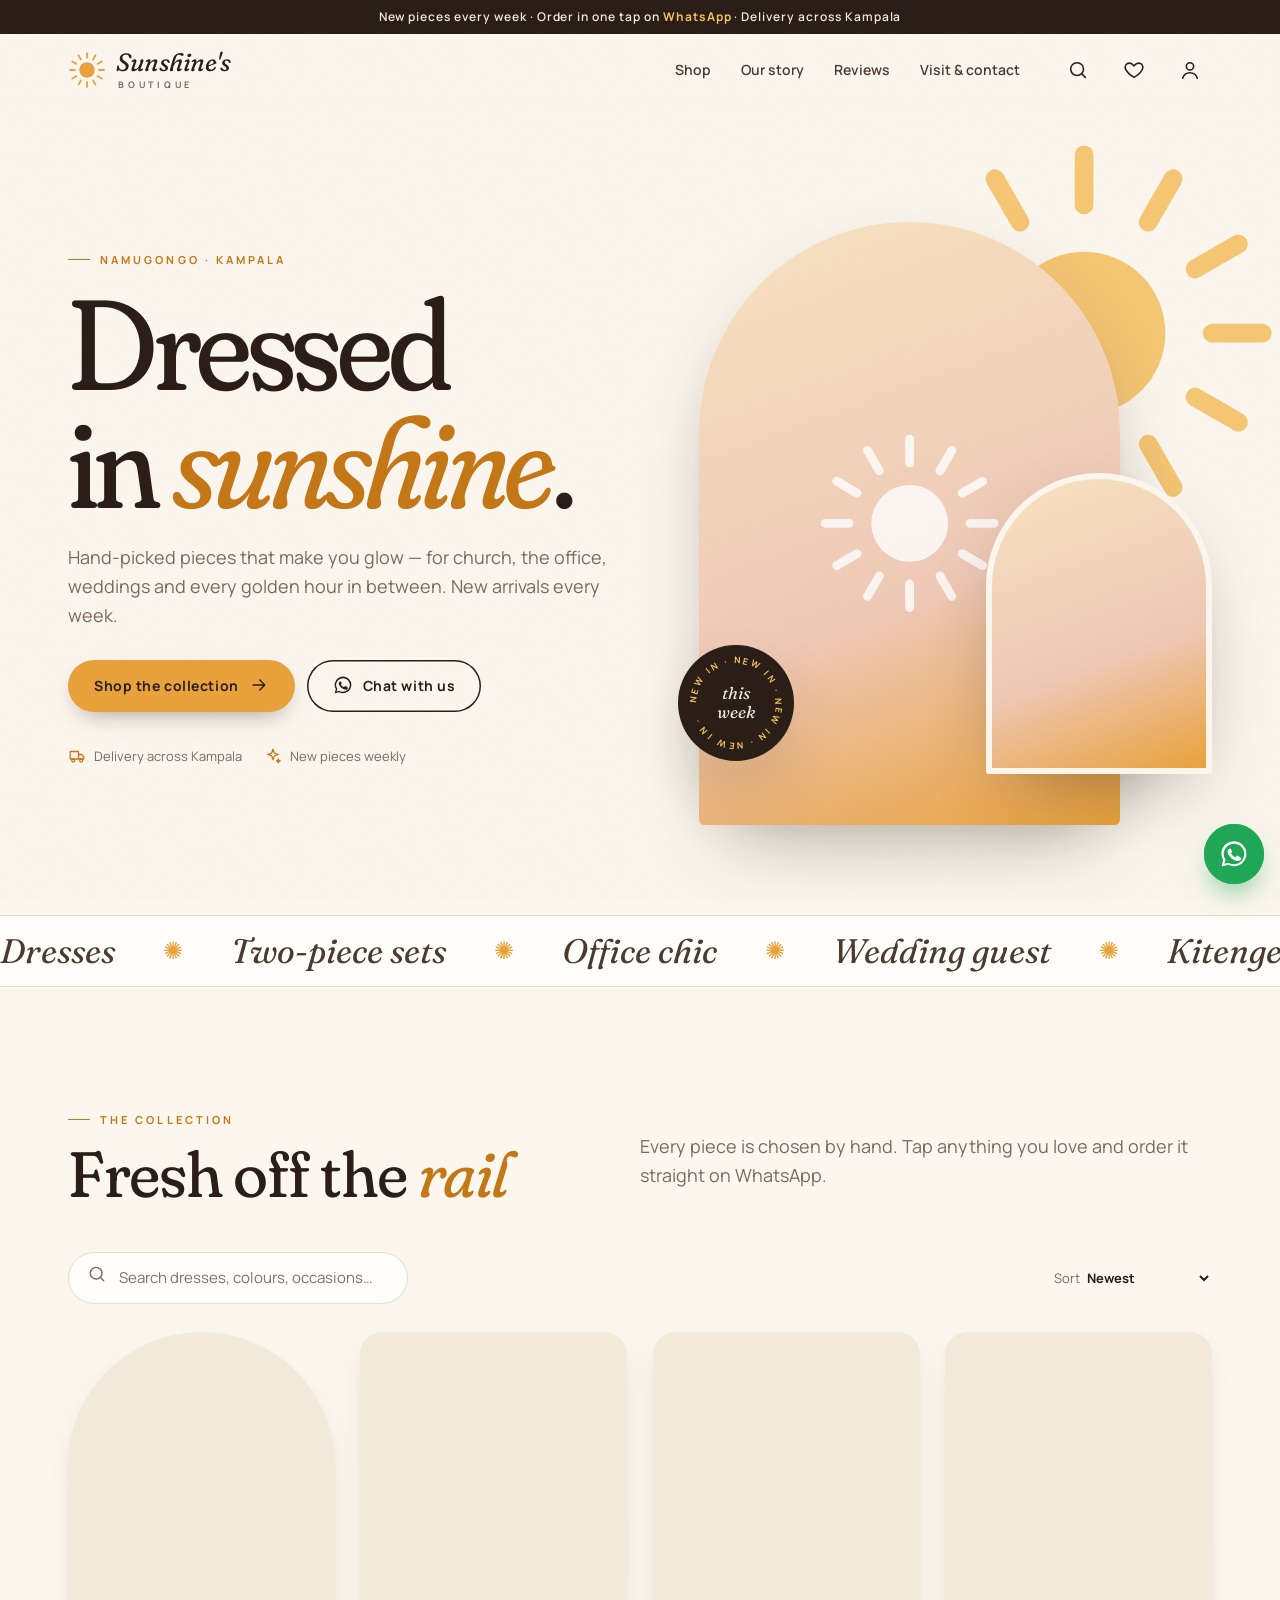
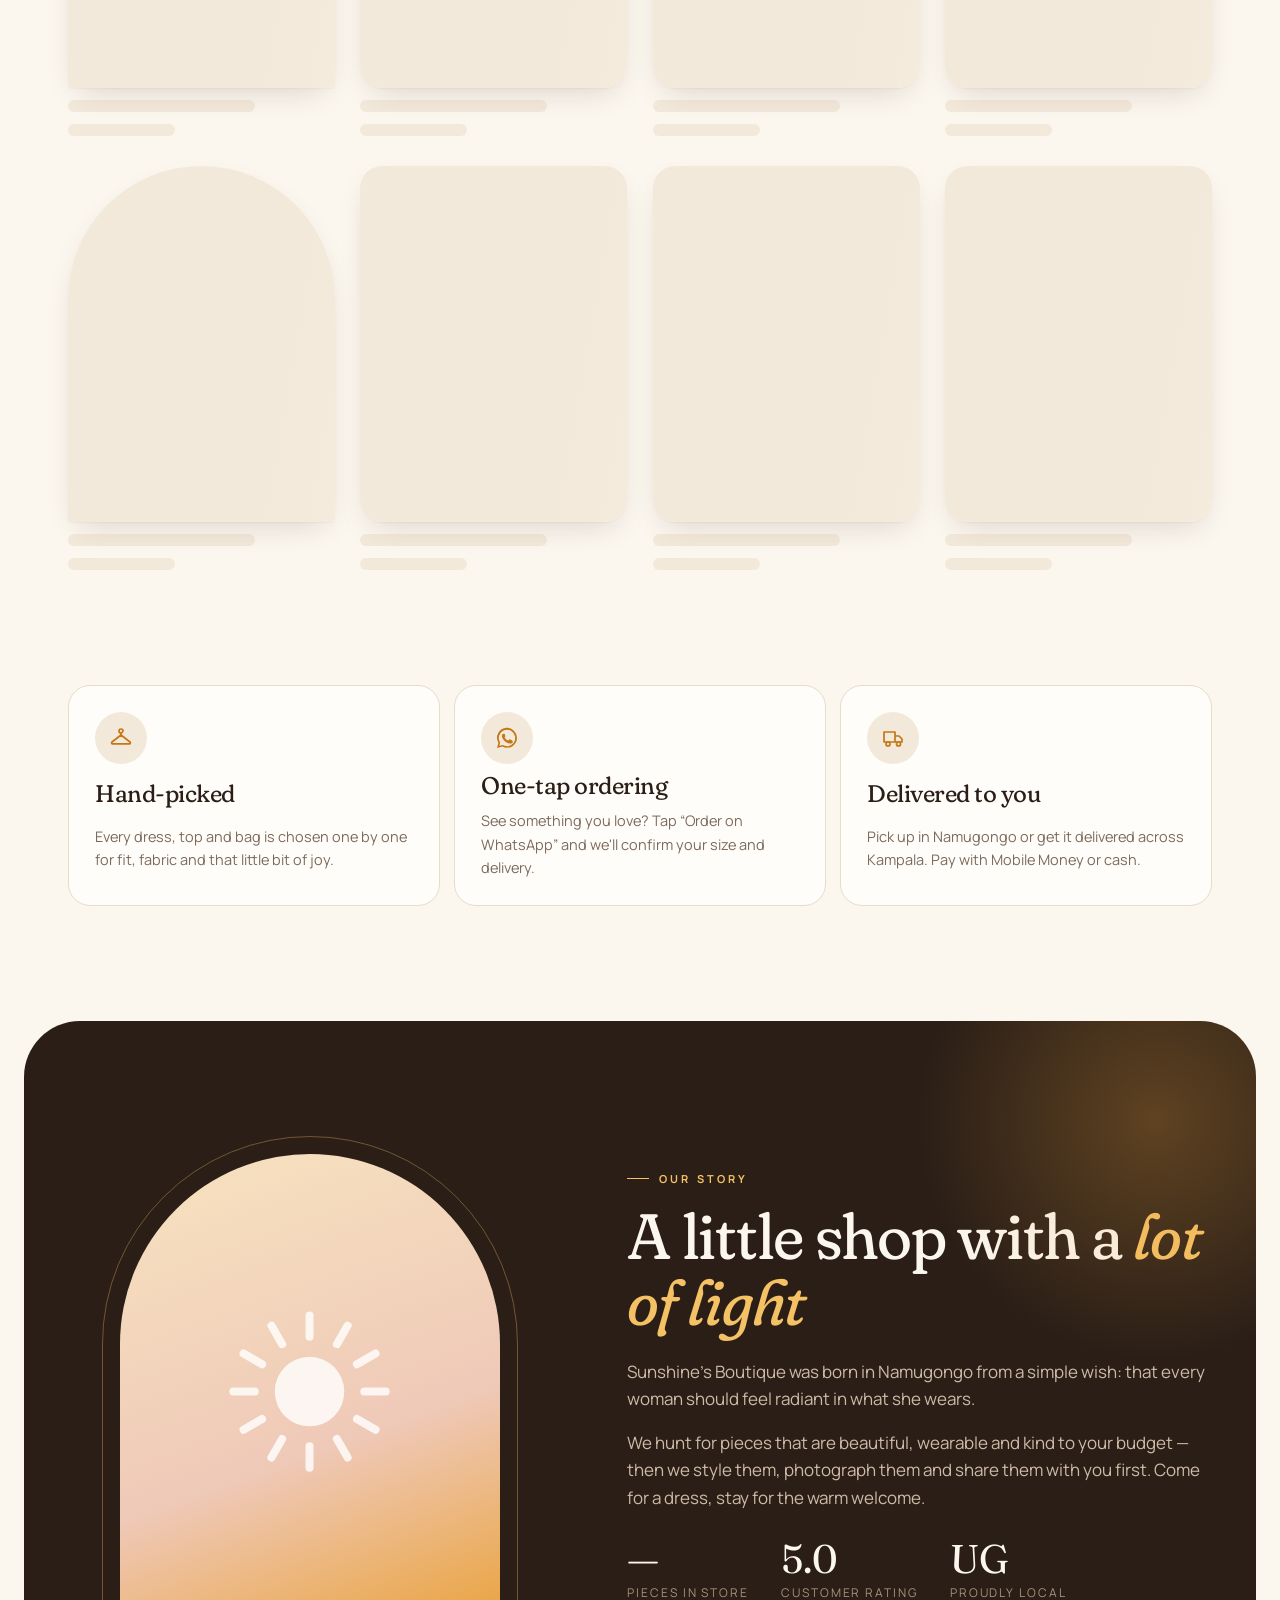
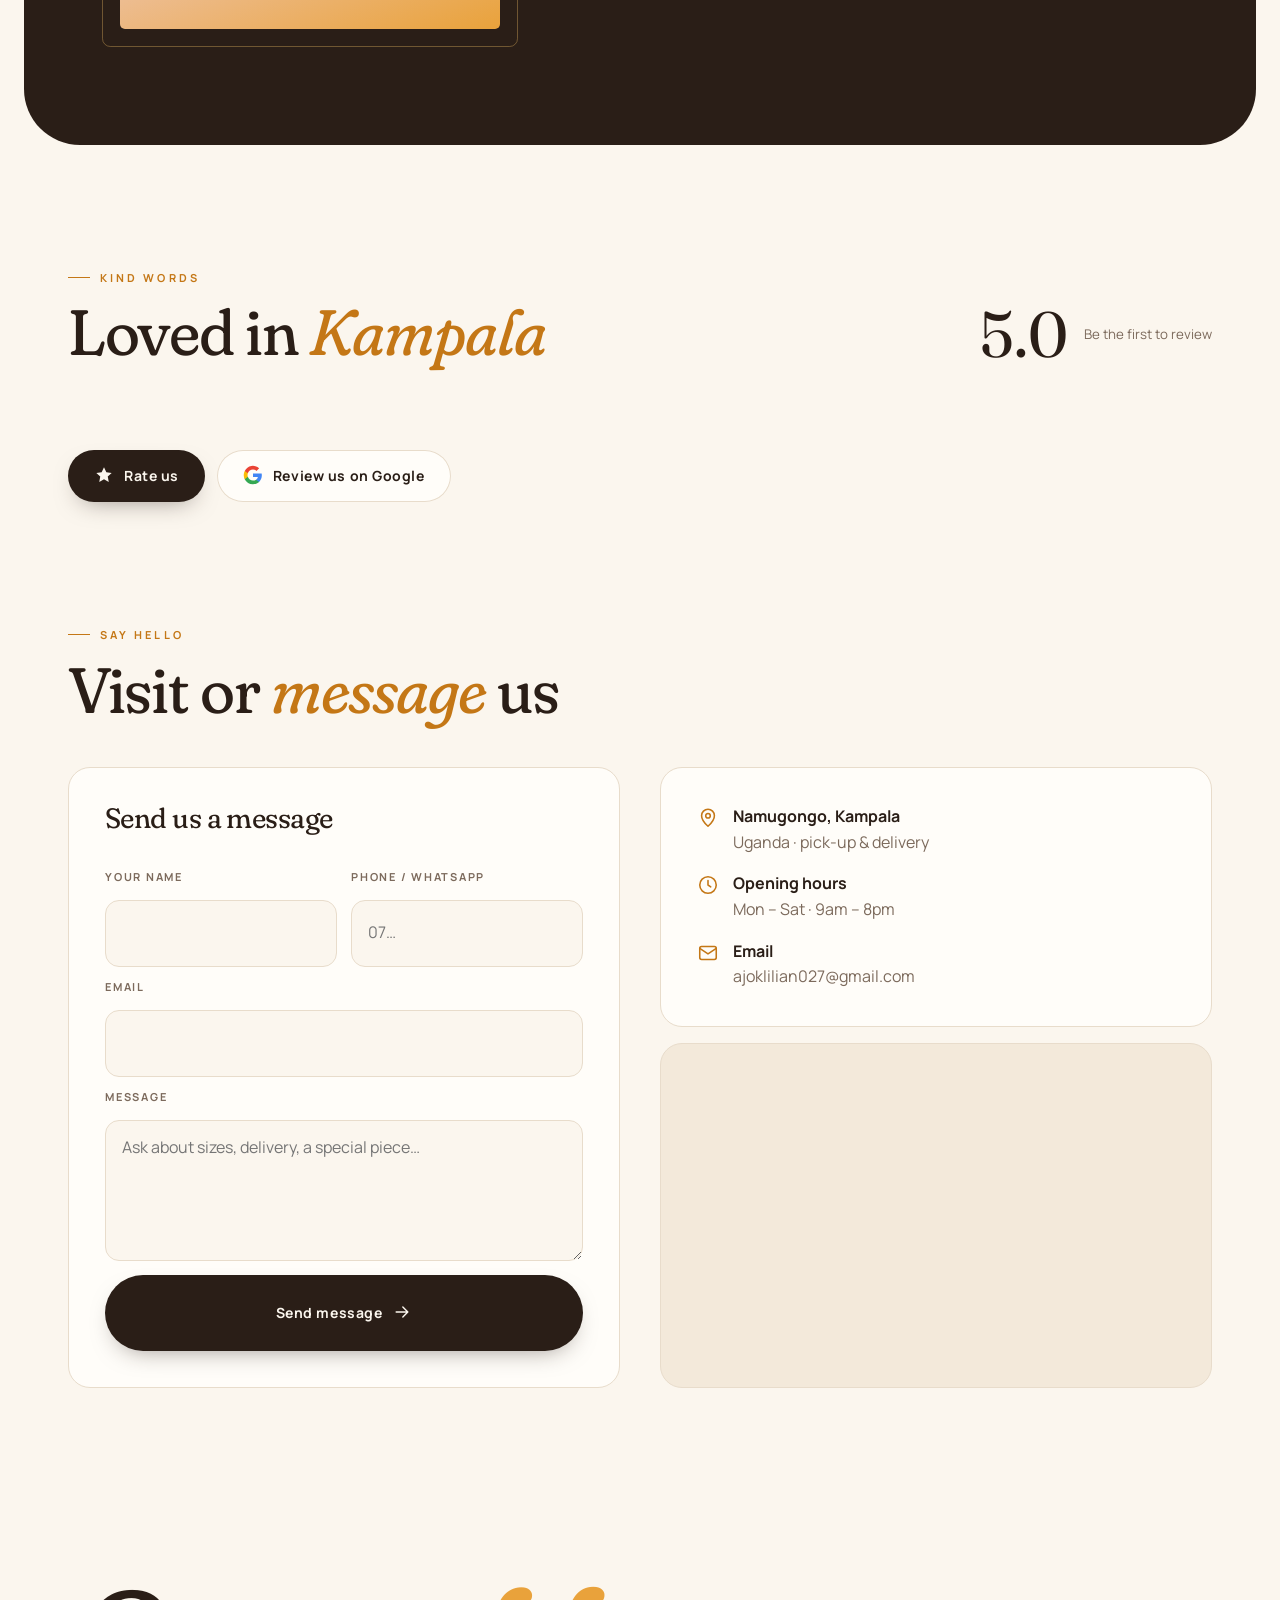
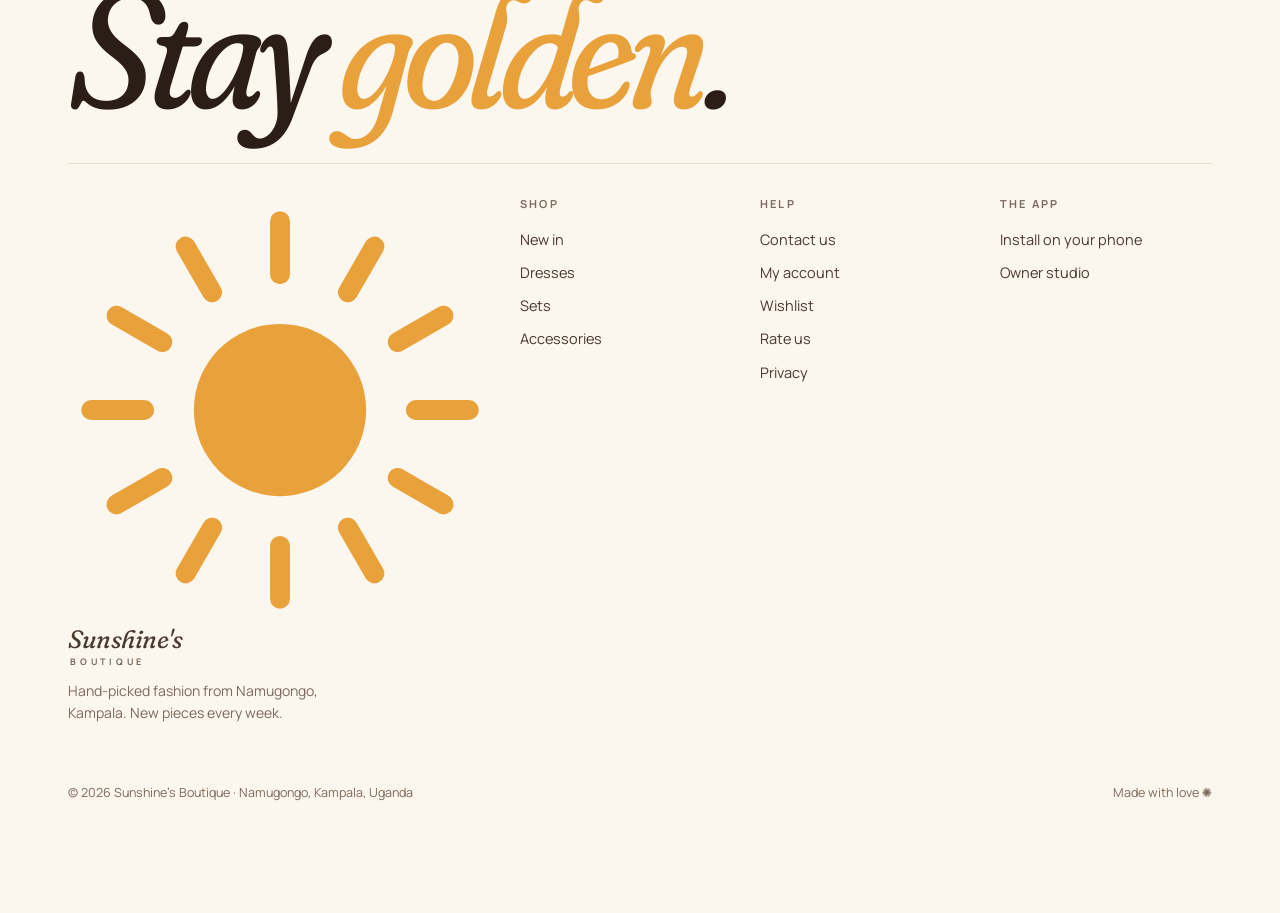
==== commit 06dcdeba: "Add files via upload" ====
--- a/index.html
+++ b/index.html
@@ -203,7 +203,7 @@
           <div class="socials" id="socials"></div>
         </div>
         <div><h4>Shop</h4><a href="#shop">New in</a><a href="#shop" data-cat="Dresses">Dresses</a><a href="#shop" data-cat="Sets">Sets</a><a href="#shop" data-cat="Accessories">Accessories</a></div>
-        <div><h4>Help</h4><a href="#visit">Contact us</a><a href="/account.html">My account</a><a href="/account.html#wishlist">Wishlist</a><a href="/account.html#rate">Rate us</a></div>
+        <div><h4>Help</h4><a href="#visit">Contact us</a><a href="/account.html">My account</a><a href="/account.html#wishlist">Wishlist</a><a href="/account.html#rate">Rate us</a><a href="/privacy.html">Privacy</a></div>
         <div><h4>The app</h4><a href="#" id="installLink">Install on your phone</a><a href="/studio/">Owner studio</a></div>
       </div>
       <div class="fine"><span>© <span id="yr"></span> Sunshine's Boutique · Namugongo, Kampala, Uganda</span><span>Made with love ✺</span></div>
--- a/assets/styles.css
+++ b/assets/styles.css
@@ -156,8 +156,8 @@
 }
 .hero-badge svg { position: absolute; inset: 6px; width: calc(100% - 12px); height: calc(100% - 12px); animation: spin 22s linear infinite; }
 .hero-badge text { font: 700 8.6px var(--sans); letter-spacing: .28em; fill: var(--sun-2); text-transform: uppercase; }
-.arch.empty { display: grid; place-items: center; background: linear-gradient(160deg, #F7E3C0, #EFC9B8 60%, #E9A23B); }
-.arch.empty .sunmark { width: 45%; fill: #fff; opacity: .8; }
+.arch.blank { display: grid; place-items: center; background: linear-gradient(160deg, #F7E3C0, #EFC9B8 60%, #E9A23B); }
+.arch.blank .sunmark { width: 45%; fill: #fff; opacity: .8; }
 
 /* ---------- marquee ---------- */
 .marquee { border-block: 1px solid var(--line); background: var(--paper); overflow: hidden; padding: 18px 0; }
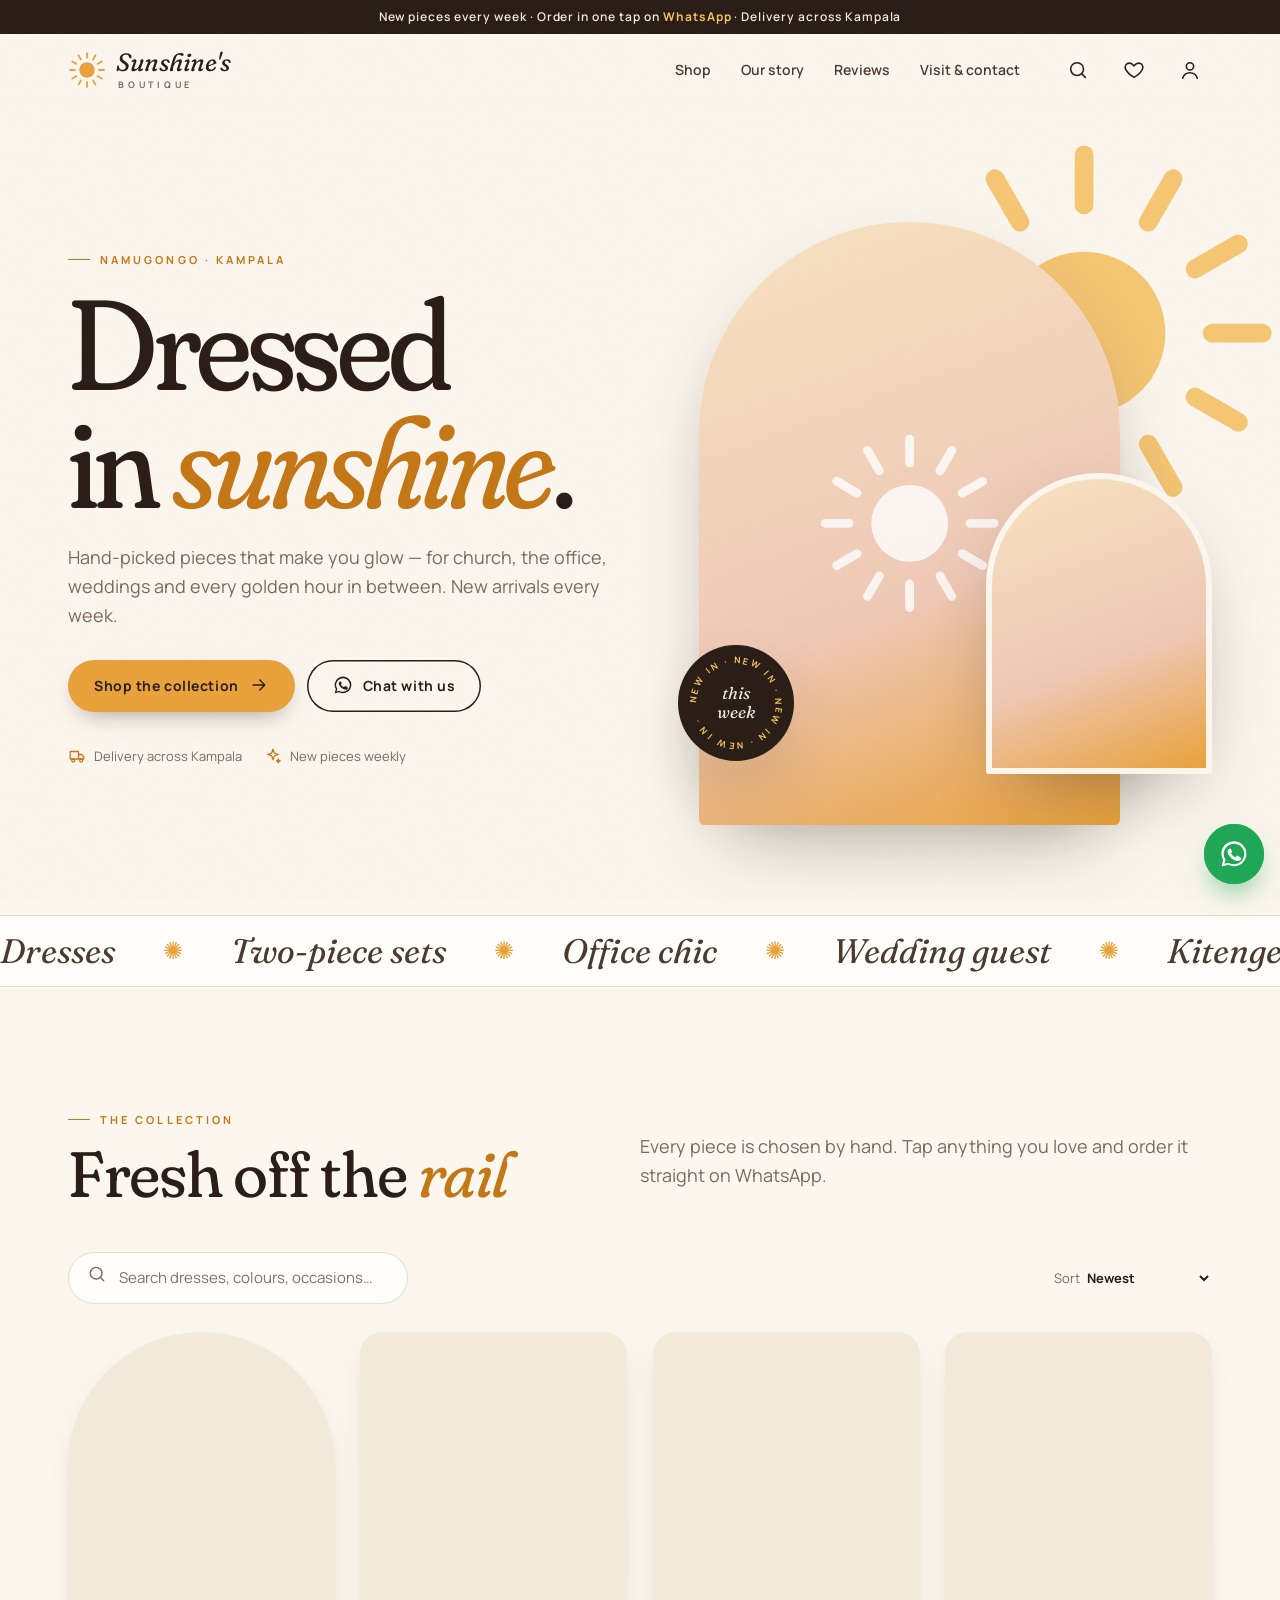
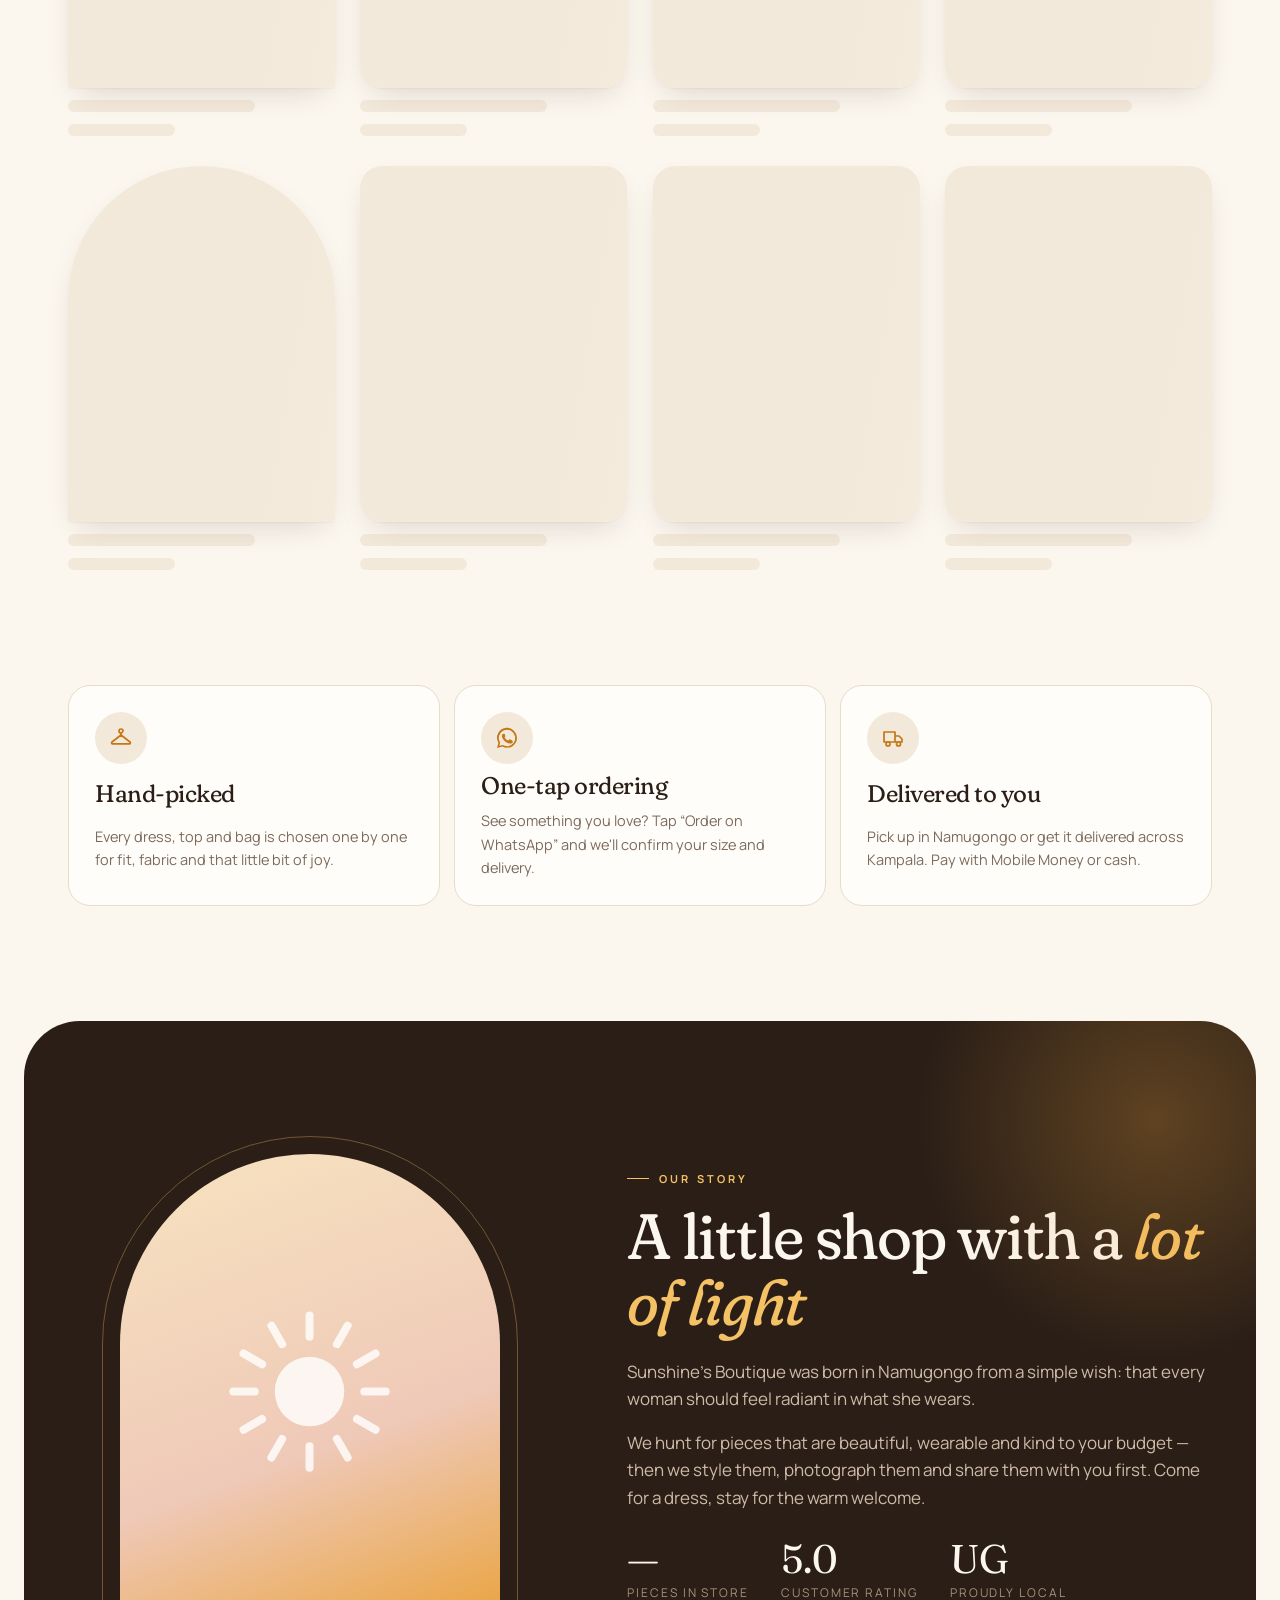
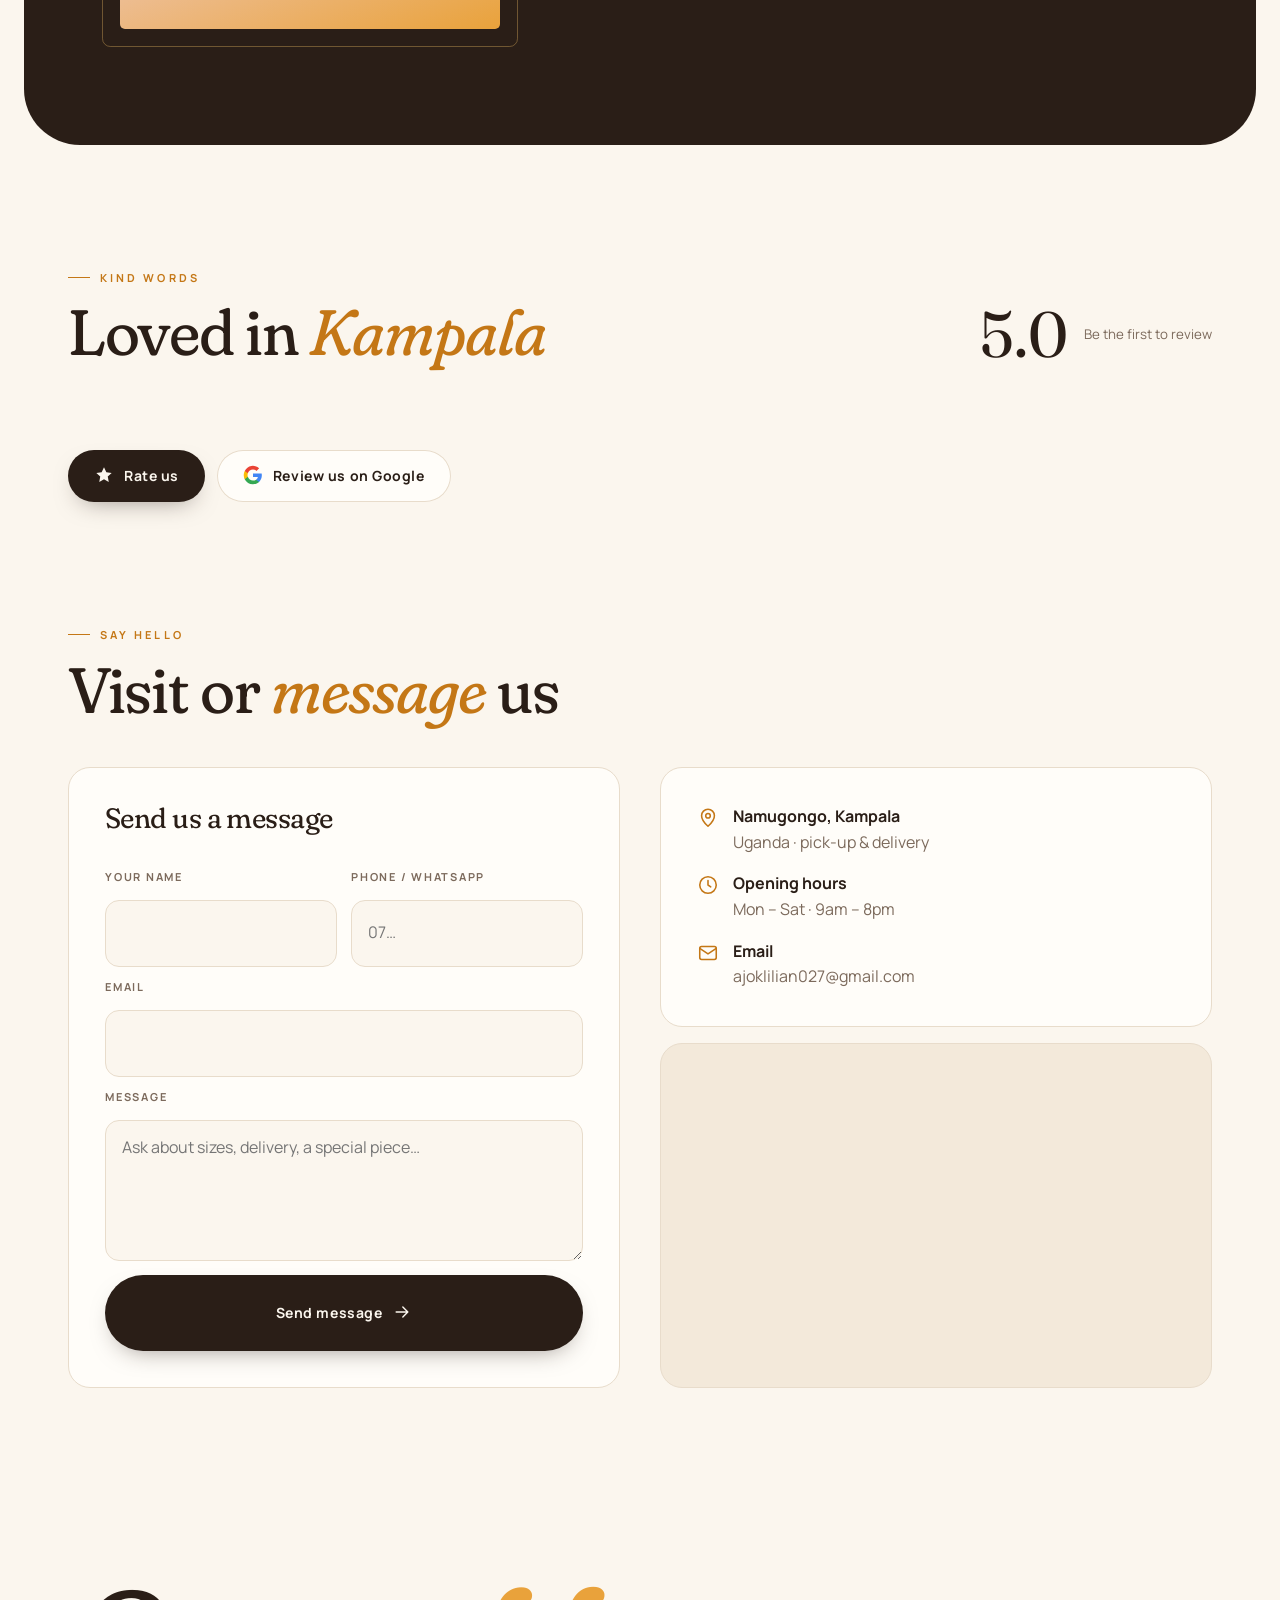
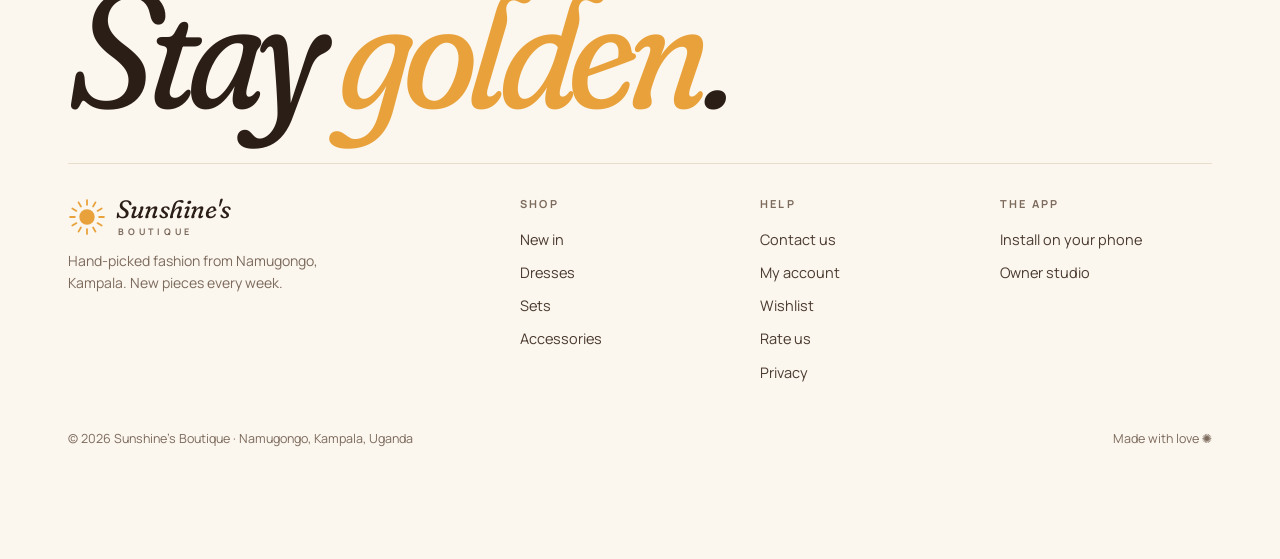
==== commit 7c9f9afe: "Add files via upload" ====
--- a/index.html
+++ b/index.html
@@ -6,6 +6,7 @@
   <title>Sunshine's Boutique · Women's Fashion Boutique in Namugongo, Kampala</title>
   <meta name="description" content="Sunshine's Boutique in Namugongo, Kampala — hand-picked dresses, tops, sets, bags and accessories. New pieces every week. Order in one tap on WhatsApp with delivery across Kampala.">
   <link rel="canonical" href="https://sunshinesboutique.com/">
+  <meta name="google-site-verification" content="pF1wRYds2eRR8zSF5CeZoQKUnVQi_-jTD3rOd8fqmFQ">
   <meta name="theme-color" content="#FBF6EE">
   <meta name="geo.region" content="UG-102">
   <meta name="geo.placename" content="Namugongo, Kampala">
--- a/assets/styles.css
+++ b/assets/styles.css
@@ -304,11 +304,12 @@
 .footer-grid { display: grid; gap: 28px; grid-template-columns: 1fr 1fr; border-top: 1px solid var(--line); padding-top: 34px; }
 @media (min-width: 900px) { .footer-grid { grid-template-columns: 2fr 1fr 1fr 1fr; } }
 .footer h4 { font: 700 11px/1 var(--sans); letter-spacing: .2em; text-transform: uppercase; color: var(--muted); margin: 0 0 14px; }
-.footer a { display: block; text-decoration: none; padding: 5px 0; color: var(--ink-2); font-size: 14.5px; }
+.footer .logo { display: flex; }
+.footer a:not(.logo) { display: block; text-decoration: none; padding: 5px 0; color: var(--ink-2); font-size: 14.5px; }
 .footer a:hover { color: var(--sun-deep); }
 .footer .fine { color: var(--muted); font-size: 12.5px; margin-top: 40px; display: flex; justify-content: space-between; flex-wrap: wrap; gap: 10px; }
 .socials { display: flex; gap: 8px; }
-.socials a { width: 42px; height: 42px; border-radius: 50%; border: 1px solid var(--line); display: grid; place-items: center; padding: 0; }
+.footer .socials a { width: 42px; height: 42px; border-radius: 50%; border: 1px solid var(--line); display: grid; place-items: center; padding: 0; }
 .socials svg { width: 18px; height: 18px; }
 
 /* ---------- floating WhatsApp ---------- */
